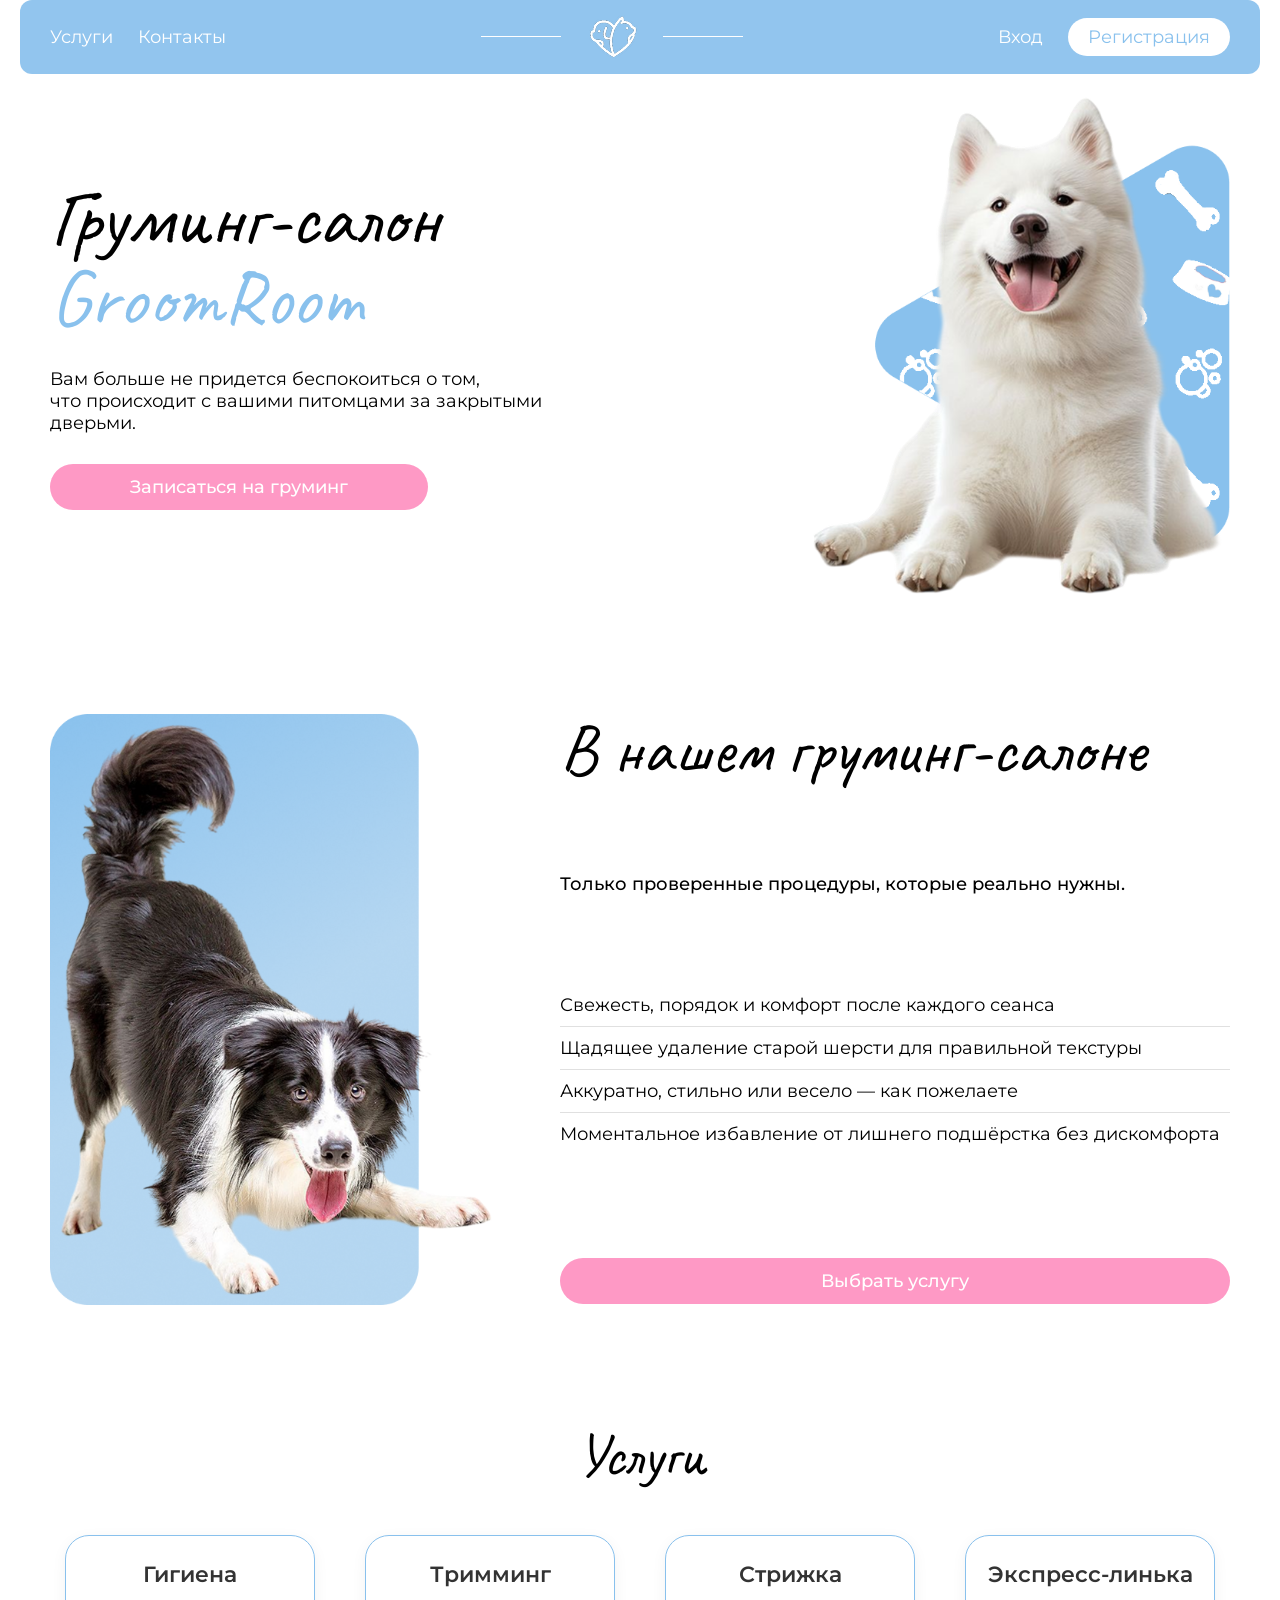
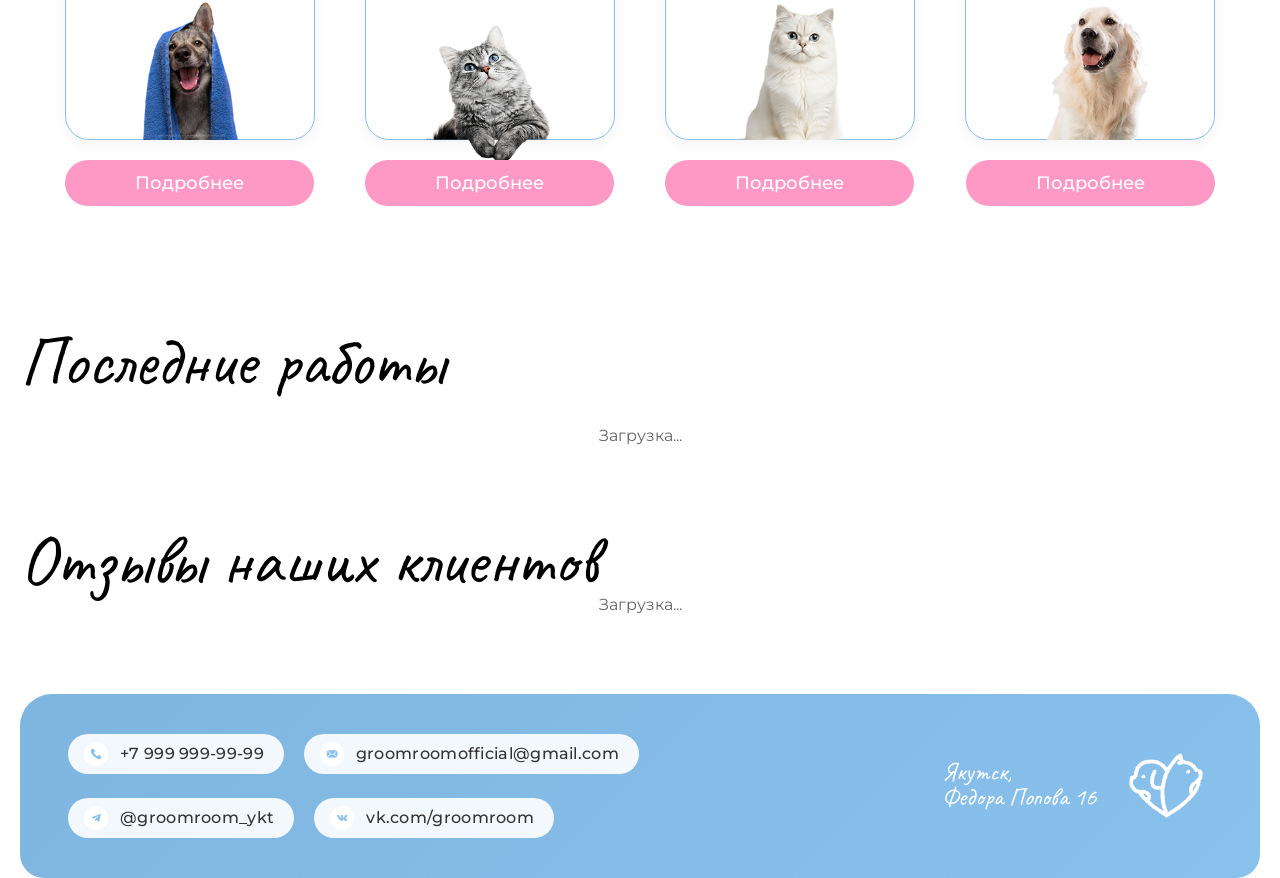
==== index.html @ 4b9cb1ad "Загрузка сайта" ====
<!DOCTYPE html>
<html lang="ru">
<head>
    <meta charset="UTF-8">
    <meta name="viewport" content="width=device-width, initial-scale=1.0">
    <title>GroomRoom - Груминг-салон</title>
    <link rel="icon" type="image/png" href="logo/logo_groom1.png">
    <link href="https://fonts.googleapis.com/css2?family=Caveat:wght@400..700&family=Montserrat:wght@400;500;600;700&display=swap" rel="stylesheet">
    <link rel="stylesheet" href="css/main.css">
</head>
<body>
    <div class="container">
        <header class="header">
            <nav class="nav-left">
                <a class="btn-nav" href="#uslugi">Услуги</a>
                <a class="btn-nav" href="#contacts">Контакты</a>
            </nav>
            <div class="logo test-t-logo" onclick="location.href='index.html'">
                <img src="logo/logo_groom1.png" alt="Logo">
            </div>
            <div class="nav-right">
                <button class="btn-nav" onclick="openModal('loginModal')">Вход</button>
                <button class="btn-nav btn-reg" onclick="openModal('registerModal')">Регистрация</button>
            </div>
        </header>

        <div class="hero">
            <div class="hero-content">
                <h1>Груминг-салон</h1>
                <h2>GroomRoom</h2>
                <h5>Вам больше не придется беспокоиться о том,<br>что происходит с вашими питомцами за закрытыми дверьми.</h5>
                <button style="margin-top: 30px;" class="btn" onclick="document.getElementById('services').scrollIntoView({behavior: 'smooth'})">Записаться на груминг</button>
            </div>
            <div class="glavfoto">
                <img src="img/foto1.png" alt="Hero">
            </div>
        </div>

        <div class="service" id="services">
            <div class="foto2">
                <img src="img/foto2.png" alt="Service">
            </div>
            <div class="service-content">
                <h3 class="service-title">В нашем груминг-салоне</h3>
                <h5 style="font-weight: 500;" class="service-subtitle">Только проверенные процедуры, которые реально нужны.</h5>
                <div class="services-grid">
                    <div class="service-item"><h5>Свежесть, порядок и комфорт после каждого сеанса</h5></div>
                    <div class="service-item"><h5>Щадящее удаление старой шерсти для правильной текстуры</h5></div>
                    <div class="service-item"><h5>Аккуратно, стильно или весело — как пожелаете</h5></div>
                    <div class="service-item"><h5>Моментальное избавление от лишнего подшёрстка без дискомфорта</h5></div>
                </div>
                <button class="btn" onclick="document.getElementById('uslugi').scrollIntoView({behavior: 'smooth'})">Выбрать услугу</button>
            </div>
        </div>

        <div class="uslugi" id="uslugi">
            <h3 class="title">Услуги</h3>
            <div class="grid">
                <div class="cсard">
                    <div class="card">
                        <h4>Гигиена</h4>
                        <div class="fotous">
                            <img src="img/us1.png" alt="Usluga">
                        </div>
                    </div>
                    <button class="btn" style="padding: 12px 70px" onclick="openModal('modalService1')">Подробнее</button>
                </div>
                <div class="cсard">
                    <div class="card">
                        <h4>Тримминг</h4>
                        <div style="padding-top: 23px;"class="fotous">
                            <img src="img/us2.png" alt="Usluga">
                        </div>
                    </div>
                    <button class="btn" style="padding: 12px 70px" onclick="openModal('modalService2')">Подробнее</button>
                </div>
                <div class="cсard">
                    <div class="card">
                        <h4>Стрижка</h4>
                        <div class="fotous">
                            <img src="img/us3.png" alt="Usluga">
                        </div>
                    </div>
                    <button class="btn" style="padding: 12px 70px" onclick="openModal('modalService3')">Подробнее</button>
                </div>
                <div class="сcard">
                    <div class="card">
                        <h4>Экспресс-линька</h4>
                        <div class="fotous">
                            <img src="img/us4.png" alt="Usluga">
                        </div>
                    </div>  
                    <button class="btn" style="padding: 12px 70px" onclick="openModal('modalService4')">Подробнее</button>
                </div>
            </div>
        </div>

        <div class="completed-section">
            <h3>Последние работы</h3>
            <div class="completed-grid" id="completed-grid">
                <p style="text-align: center; color: #666; width: 100%;">Загрузка...</p>
            </div>
        </div>

        <div class="reviews-section" id="reviews-section">
            <h3>Отзывы наших клиентов</h3>
            <div id="reviews-container" class="reviews-container">
                <p style="text-align: center; color: #666; width: 100%;">Загрузка...</p>
            </div>
        </div>

        <footer class="footer" id="contacts">
            <div class="footer-left">
                <div class="contact-group">
                    <div class="contact-item">
                        <img src="img/telefon.png" alt="Phone">
                        <span class="contact-text">+7 999 999-99-99</span>
                    </div>
                    <div class="contact-item">
                        <img src="img/pochta.png" alt="Email">
                        <span class="contact-text">groomroomofficial@gmail.com</span>
                    </div>
                </div>
                <div class="contact-group">
                    <div class="contact-item">
                        <img src="img/telegram.png" alt="Telegram">
                        <span class="contact-text">@groomroom_ykt</span>
                    </div>
                    <div class="contact-item">
                        <img src="img/vk.png" alt="VK">
                        <span class="contact-text">vk.com/groomroom</span>
                    </div>
                </div>
            </div>
            <div class="footer-right">
                <h3>Якутск,<br>Федора Попова 16</h3>
                <img class="logo-footer" src="logo/logo_groom2.png" alt="Logo">
            </div>
        </footer>
    </div>

    <div id="loginModal" class="modal">
        <div class="modal-content">
            <div class="modal-header">
                <h3>Вход в аккаунт</h3>
                <button class="modal-close" onclick="closeModal('loginModal')">&times;</button>
            </div>
            <div class="modal-body">
                <div class="form-group">
                    <input type="text" class="test-2-i-login" id="modalLogin" placeholder="Логин">
                    <div class="test-2-e-login error-message"></div>
                </div>
                <div class="form-group">
                    <input type="password" class="test-2-i-pass" id="modalPassword" placeholder="Пароль">
                    <div class="test-2-e-pass error-message"></div>
                </div>
                <button class="test-2-b-log btn" onclick="handleModalLogin()">Войти</button>
                <p style="text-align: center; margin-top: 20px;">
                    Нет аккаунта? 
                    <a href="#" onclick="closeModal('loginModal'); openModal('registerModal'); return false;">Зарегистрироваться</a>
                </p>
            </div>
        </div>
    </div>

    <div id="registerModal" class="modal">
        <div class="modal-content">
            <div class="modal-header">
                <h3>Регистрация</h3>
                <button class="modal-close" onclick="closeModal('registerModal')">&times;</button>
            </div>
            <div class="modal-body">
                <div class="form-group">
                    <input type="text" class="test-1-i-fio" id="modalFio" placeholder="ФИО">
                    <div class="test-1-e-fio error-message"></div>
                </div>
                <div class="form-group">
                    <input type="text" class="test-1-i-login" id="modalRegLogin" placeholder="Логин (латиница и дефис)">
                    <div class="test-1-e-login error-message"></div>
                </div>
                <div class="form-group">
                    <input type="email" class="test-1-i-email" id="modalEmail" placeholder="Email">
                    <div class="test-1-e-email error-message"></div>
                </div>
                <div class="form-group">
                    <input type="password" class="test-1-i-pass" id="modalRegPassword" placeholder="Пароль (минимум 4 символа)">
                    <div class="test-1-e-pass error-message"></div>
                </div>
                <div class="form-group">
                    <input type="password" class="test-1-i-pass2" id="modalRegPassword2" placeholder="Повтор пароля">
                    <div class="test-1-e-pass2 error-message"></div>
                </div>
                <div class="form-group checkbox">
                    <label>
                        <input type="checkbox" class="test-1-i-agree" id="modalAgree">
                        Согласие на обработку персональных данных
                    </label>
                    <div class="test-1-e-agree error-message"></div>
                </div>
                <button class="test-1-b-reg btn" onclick="handleModalRegister()">Зарегистрироваться</button>
                <p style="text-align: center; margin-top: 20px;">
                    Уже есть аккаунт? 
                    <a href="#" onclick="closeModal('registerModal'); openModal('loginModal'); return false;">Войти</a>
                </p>
            </div>
        </div>
    </div>

    <script src="js/auth.js"></script>
    <script src="js/applications.js"></script>
    <script src="js/security.js"></script>
    <script src="js/reviews.js"></script>
    <script src="js/modal.js"></script>
    <script src="js/toast.js"></script>
    <script>
        initData().then(() => {
            const currentUser = getCurrentUser();
            if (currentUser) {
                const navRight = document.querySelector('.nav-right');
                if (navRight) {
                    const userName = currentUser.fio.split(' ')[0];
                    navRight.innerHTML = `
                        <span style="color: white; margin-right: 15px;">👋 Привет, ${escapeHtml(userName)}</span>
                        <button class="btn-nav" onclick="goToUserCabinet()">Личный кабинет</button>
                        <button class="btn-nav btn-reg"   onclick="logout()">Выйти</button>
                    `;
                }
            }
    
            loadCompletedApps();
            setupModalClose();
        });
        
        function loadCompletedApps() {
            const apps = getLastCompletedApplications();
            const container = document.getElementById('completed-grid');
            
            if (!container) return;
            
            if (apps.length === 0) {
                container.innerHTML = '<p style="text-align: center; color: #666; width: 100%;">Пока нет завершенных работ</p>';
                return;
            }
            
            container.innerHTML = apps.map(app => `
                <div class="completed-card">
                    <div class="test-t-photo">
                        <img src="${app.resultPhoto || 'logo/logo_groom1.png'}" alt="${escapeHtml(app.petName)}">
                    </div>
                    <div class="test-t-name">${escapeHtml(app.petName)}</div>
                </div>
            `).join('');
        }
        
        async function handleModalLogin() {
            const login = document.getElementById('modalLogin').value;
            const password = document.getElementById('modalPassword').value;
            
            document.querySelector('#loginModal .test-2-e-login').innerHTML = '';
            document.querySelector('#loginModal .test-2-e-pass').innerHTML = '';
            
            const result = await login(login, password);
            
            if (result.success) {
                closeModal('loginModal');
                if (result.user.role === 'admin') {
                    window.location.href = 'admin.html';
                } else {
                    window.location.href = 'user.html';
                }
            } else {
                document.querySelector('#loginModal .test-2-e-login').innerHTML = result.error;
            }
        }
        
        async function handleModalRegister() {
            const fio = document.getElementById('modalFio').value;
            const login = document.getElementById('modalRegLogin').value;
            const email = document.getElementById('modalEmail').value;
            const phone = document.getElementById('modalPhone')?.value || '';
            const password = document.getElementById('modalRegPassword').value;
            const password2 = document.getElementById('modalRegPassword2').value;
            const agree = document.getElementById('modalAgree').checked;
            
            document.querySelectorAll('#registerModal .error-message').forEach(el => el.innerHTML = '');
            
            const result = await register(fio, login, email, phone, password, password2, agree);
            
            if (result.success) {
                showToast('✅ Регистрация успешна! Теперь вы можете войти.', 'success');
                closeModal('registerModal');
                document.getElementById('modalFio').value = '';
                document.getElementById('modalRegLogin').value = '';
                document.getElementById('modalEmail').value = '';
                document.getElementById('modalRegPassword').value = '';
                document.getElementById('modalRegPassword2').value = '';
                document.getElementById('modalAgree').checked = false;
                openModal('loginModal');
            } else {
                if (result.errors.fio) document.querySelector('#registerModal .test-1-e-fio').innerHTML = result.errors.fio;
                if (result.errors.login) document.querySelector('#registerModal .test-1-e-login').innerHTML = result.errors.login;
                if (result.errors.email) document.querySelector('#registerModal .test-1-e-email').innerHTML = result.errors.email;
                if (result.errors.password) document.querySelector('#registerModal .test-1-e-pass').innerHTML = result.errors.password;
                if (result.errors.password2) document.querySelector('#registerModal .test-1-e-pass2').innerHTML = result.errors.password2;
                if (result.errors.agree) document.querySelector('#registerModal .test-1-e-agree').innerHTML = result.errors.agree;
            }
        }

        function openBookingModal(serviceName) {
            closeModal('modalService1');
            closeModal('modalService2');
            closeModal('modalService3');
            closeModal('modalService4');

            const currentUser = getCurrentUser();
            if (currentUser) {
                if (currentUser.role === 'admin') {
                    window.location.href = 'admin.html';
                } else {
                    window.location.href = 'user.html';
                }
            } else {
                openModal('loginModal');
            }
        }

        function goToUserCabinet() {
            const user = getCurrentUser();
            if (user) {
                if (user.role === 'admin') {
                    window.location.href = 'admin.html';
                } else {
                    window.location.href = 'user.html';
                }
            }
        }
        function loadReviews() {
            const container = document.getElementById('reviews-container');
            if (container) {
                container.innerHTML = renderReviewsBlock();
            }
        }
        
        setupModalClose();
        loadCompletedApps();
        loadReviews();
        
        document.addEventListener('keydown', function(e) {
            if (e.key === 'Escape') {
                document.querySelectorAll('.modal.active').forEach(modal => {
                    closeModal(modal.id);
                });
            }
        });
    </script>
    <div id="modalService1" class="modal">
        <div class="modal-content" style="max-width: 550px;">
            <div class="modal-header">
                <h3>🛁 Гигиена</h3>
                <button class="modal-close" onclick="closeModal('modalService1')">&times;</button>
            </div>
            <div class="modal-body">
                <div style="text-align: center; margin-bottom: 20px;">
                    <img src="img/us1.png" alt="Гигиена" style="max-width: 150px; border-radius: 16px;">
                </div>
                <p style="margin-bottom: 15px; line-height: 1.6;"><strong>Что входит в процедуру:</strong></p>
                <ul style="margin-bottom: 20px; padding-left: 20px; line-height: 1.8;">
                    <li>Мытьё с профессиональной косметикой</li>
                    <li>Просушивание шерсти феном</li>
                    <li>Чистка ушей и стрижка когтей</li>
                    <li>Обработка глаз и гигиенических зон</li>
                </ul>
                <p style="margin-bottom: 20px; background: #f9f9f9; padding: 12px; border-radius: 16px; text-align: center;">
                    <strong>Цена:</strong> от 1500 ₽
                </p>
                <button class="btn" style="width: 100%;" onclick="openBookingModal('Гигиена')">Записаться</button>
            </div>
        </div>
    </div>
    <div id="modalService2" class="modal">
        <div class="modal-content" style="max-width: 550px;">
            <div class="modal-header">
                <h3>✂️ Тримминг</h3>
                <button class="modal-close" onclick="closeModal('modalService2')">&times;</button>
            </div>
            <div class="modal-body">
                <div style="text-align: center; margin-bottom: 20px;">
                    <img src="img/us2.png" alt="Тримминг" style="max-width: 150px; border-radius: 16px;">
                </div>
                <p style="margin-bottom: 15px; line-height: 1.6;"><strong>Что входит в процедуру:</strong></p>
                <ul style="margin-bottom: 20px; padding-left: 20px; line-height: 1.8;">
                    <li>Удаление отмершей шерсти методом выщипывания</li>
                    <li>Стимуляция роста новой здоровой шерсти</li>
                    <li>Улучшение текстуры и цвета шерсти</li>
                    <li>Профилактика кожных заболеваний</li>
                </ul>
                <p style="margin-bottom: 20px; background: #f9f9f9; padding: 12px; border-radius: 16px; text-align: center;">
                    <strong>Цена:</strong> от 2000 ₽
                </p>
                <button class="btn" style="width: 100%;" onclick="openBookingModal('Тримминг')">Записаться</button>
                </div>
        </div>
    </div>
    <div id="modalService3" class="modal">
        <div class="modal-content" style="max-width: 550px;">
            <div class="modal-header">
                <h3>🐱🐶 Стрижка</h3>
                <button class="modal-close" onclick="closeModal('modalService3')">&times;</button>
            </div>
            <div class="modal-body">
                <div style="text-align: center; margin-bottom: 20px;">
                    <img src="img/us3.png" alt="Стрижка" style="max-width: 150px; border-radius: 16px;">
                </div>
                <p style="margin-bottom: 15px; line-height: 1.6;"><strong>Варианты стрижек:</strong></p>
                <ul style="margin-bottom: 20px; padding-left: 20px; line-height: 1.8;">
                    <li><strong>Модельная стрижка</strong> — по вашему эскизу или нашему каталогу</li>
                    <li><strong>Стрижка под машинку</strong> — для жаркого сезона</li>
                    <li><strong>Гигиеническая стрижка</strong> — лапки, животик, зона под хвостом</li>
                    <li>Работа с разными типами шерсти и породами</li>
                </ul>
                <p style="margin-bottom: 20px; background: #f9f9f9; padding: 12px; border-radius: 16px; text-align: center;">
                    <strong>Цена:</strong> от 1800 ₽
                </p>
                <button class="btn" style="width: 100%;" onclick="openBookingModal('Стрижка')">Записаться</button>
            </div>
        </div>
    </div>
    <div id="modalService4" class="modal">
        <div class="modal-content" style="max-width: 550px;">
            <div class="modal-header">
                <h3>🍃 Экспресс-линька</h3>
                <button class="modal-close" onclick="closeModal('modalService4')">&times;</button>
            </div>
            <div class="modal-body">
                <div style="text-align: center; margin-bottom: 20px;">
                    <img src="img/us4.png" alt="Экспресс-линька" style="max-width: 150px; border-radius: 16px;">
                </div>
                <p style="margin-bottom: 15px; line-height: 1.6;"><strong>Что вас ждёт:</strong></p>
                <ul style="margin-bottom: 20px; padding-left: 20px; line-height: 1.8;">
                    <li>Глубокое вычёсывание подшёрстка</li>
                    <li>Снижение количества шерсти в доме до 90%</li>
                    <li>Улучшение воздухообмена кожи питомца</li>
                    <li>Процедура безопасна даже для пугливых собак</li>
                </ul>
                <p style="margin-bottom: 20px; background: #f9f9f9; padding: 12px; border-radius: 16px; text-align: center;">
                    <strong>Цена:</strong> от 1700 ₽
                </p>
                <button class="btn" style="width: 100%;" onclick="openBookingModal('Экспресс-линька')">Записаться</button>
            </div>
        </div>
    </div>
    <script src="js/toast.js"></script>
</body>
</html>
---- css/main.css ----
* {
    margin: 0;
    padding: 0;
    box-sizing: border-box;
}

body {
    font-family: 'Montserrat', sans-serif;
    background-color: #fff;
    min-height: 100vh;
    display: flex;
    align-items: center;
}

.container {
    width: 100%;
    max-width: 1400px;
    margin: 0 auto;
    padding: 0 20px;
}

.header {
    display: flex;
    align-items: center;
    justify-content: space-between;
    background-color: #89C1ED;
    padding: 15px 30px;
    border-radius: 12px;
    margin-bottom: 20px;
}

.header {
    position: sticky;
    top: 0;
    z-index: 100;
    background-color: rgba(137, 193, 237, 0.92);
    backdrop-filter: blur(8px);
    transition: all 0.3s ease;
}

.header.scrolled {
    background-color: rgba(137, 193, 237, 0.85);
    backdrop-filter: blur(12px);
    box-shadow: 0 4px 20px rgba(0, 0, 0, 0.1);
}

.nav-left, .nav-right {
    display: flex;
    gap: 25px;
    align-items: center;
}

.btn-nav {
    text-decoration: none;
    font-size: 18px;
    font-family: 'Montserrat', sans-serif;
    color: #ffffff;
    padding: 8px 0;
    cursor: pointer;
    background: none;
    border: none;
}

.btn-nav:hover {
    opacity: 0.8;
}

.btn-reg {
    background-color: #ffffff;
    color: #89C1ED;
    padding: 8px 20px;
    border-radius: 25px;
    text-decoration: none;
    font-size: 18px;
    font-family: 'Montserrat', sans-serif;
    cursor: pointer;
    border: none;
    transition: all 0.3s ease;
}

.btn-reg:hover {
    background-color: #FE99C5;
    color: #ffffff;
    transition: 0.7s;
}

.logo img {
    display: block;
    max-height: 60px;
    width: auto;
    cursor: pointer;
}

.hero {
    display: flex;
    align-items: center;
    justify-content: space-between;
    gap: 40px;
    padding: 0 30px;
    margin-bottom: 60px;
}

.hero-content {
    flex: 1;
}

h1 {
    font-family: 'Caveat', cursive;
    font-size: 80px;
    font-weight: 400;
    color: #000000;
    line-height: 1;
}

h2 {
    font-family: 'Caveat', cursive;
    font-size: 80px;
    font-weight: 400;
    color: #89C1ED;
    margin-bottom: 30px;
    line-height: 1;
}

h3 {
    font-family: 'Caveat', cursive;
    font-size: 70px;
    font-weight: 400;
    color: #000000;
    line-height: 1;
}

h4 {
    font-family: 'Montserrat', sans-serif;
    font-size: 22px;
    font-weight: 600;
    color: #333;
    margin-bottom: 12px;
}

h5 {
    font-family: 'Montserrat', sans-serif;
    font-weight: 400;
    font-size: 18px;
    color: #000000;
}

h6 {
    font-family: 'Montserrat', sans-serif;
    font-size: 14px;
    font-weight: 400;
    color: #000000;
}

.glavfoto {
    flex: 1;
    display: flex;
    justify-content: flex-end;
    align-items: center;
}

.glavfoto img {
    max-width: 80%;
    height: auto;
    max-height: 500px;
    object-fit: contain;
}

.btn {
    background-color: #fe99c5;
    border: none;
    border-radius: 40px;
    padding: 12px 80px;
    font-family: 'Montserrat', sans-serif;
    font-weight: 500;
    font-size: 18px;
    color: #ffffff;
    cursor: pointer;
    transition: all 0.2s ease;
    display: inline-block;
    text-decoration: none;
}

.btn:hover {
    opacity: 0.9;
    transform: scale(1.02);
}

.btn-small {
    padding: 8px 20px;
    font-size: 14px;
}

.service {
    display: flex;
    align-items: stretch;
    gap: 60px;
    padding: 60px 30px;
}

.foto2 {
    flex-shrink: 0;
    display: flex;
    align-items: center;
}

.foto2 img {
    width: 100%;
    max-width: 450px;
    height: auto;
    object-fit: contain;
}

.service-content {
    flex: 1;
    display: flex;
    flex-direction: column;
    justify-content: space-between;
}

.service-title {
    margin-bottom: 10px;
}

.service-subtitle {
    margin-bottom: 10px;
}

.services-grid {
    display: flex;
    flex-direction: column;
    gap: 0;
    margin-bottom: 25px;
}

.service-item {
    padding: 10px 0;
    border-bottom: 1px solid #e0e0e0;
    cursor: pointer;
    transition: all 0.3s ease;
}

.service-item:last-child {
    border-bottom: none;
}

.service-item:hover {
    background-color: #89C1ED;
    color: #ffffff;
    border-radius: 40px;
    padding: 8px 10px;
    border-bottom: 1px solid transparent;
    transform: scale(1.02);
}

.uslugi {
    padding: 60px 30px;
}

.title {
    text-align: center;
    margin-bottom: 50px;
    font-size: 60px;
}

.grid {
    display: flex;
    justify-content: center;
    flex-wrap: wrap;
    gap: clamp(20px, 5vw, 50px);
}

.сcard {
    width: 250px;
    text-align: center;
}

.card {
    width: 250px;
    height: 205px;
    background: #ffffff;
    border-radius: 24px;
    padding: 25px 20px 20px;
    text-align: center;
    transition: all 0.3s ease;
    box-shadow: 0 4px 15px rgba(0, 0, 0, 0.05);
    border: 1px solid #89C1ED;
    margin-bottom: 20px;
}

.card:hover {
    transform: translateY(-8px);
    box-shadow: 0 12px 25px rgba(0, 0, 0, 0.1);
}

.fotous img {
    max-width: 100%;
    height: auto;
    border-radius: 12px;
    max-height: 140px;
    object-fit: cover;
}

.form-group {
    margin-bottom: 20px;
}

.form-group input[type="text"],
.form-group input[type="password"],
.form-group input[type="email"],
.form-group input[type="file"] {
    width: 100%;
    padding: 12px 16px;
    border: 2px solid #e0e0e0;
    border-radius: 30px;
    font-family: 'Montserrat', sans-serif;
    font-size: 14px;
    transition: all 0.3s;
}

.form-group input:focus {
    outline: none;
    border-color: #89c1ed;
}

.form-group.checkbox {
    display: flex;
    align-items: center;
    gap: 10px;
}

.form-group.checkbox input {
    width: auto;
}

.form-group.checkbox label {
    font-size: 14px;
    color: #666;
    cursor: pointer;
}

.error-message {
    color: #fe99c5;
    font-size: 12px;
    margin-top: 5px;
    padding-left: 16px;
}

.completed-section {
    margin: 60px 0;
}

.completed-grid {
    display: grid;
    grid-template-columns: repeat(auto-fit, minmax(250px, 1fr));
    gap: 30px;
    margin-top: 30px;
}

.completed-card {
    background: white;
    border-radius: 20px;
    overflow: hidden;
    box-shadow: 0 4px 20px rgba(0, 0, 0, 0.08);
    transition: all 0.3s;
    cursor: pointer;
}

.completed-card:hover {
    transform: translateY(-5px);
    box-shadow: 0 8px 30px rgba(0, 0, 0, 0.12);
}

.test-t-photo {
    width: 100%;
    height: 200px;
    overflow: hidden;
}

.test-t-photo img {
    width: 100%;
    height: 100%;
    object-fit: cover;
    transition: transform 0.3s;
}

.completed-card:hover .test-t-photo img {
    transform: scale(1.05);
}

.test-t-name {
    padding: 15px;
    text-align: center;
    font-weight: 600;
    font-size: 16px;
    color: #333;
}

.applications-list {
    margin: 30px 0;
}

.application-row {
    display: flex;
    align-items: center;
    gap: 15px;
    padding: 20px;
    background: #f9f9f9;
    border-radius: 16px;
    margin-bottom: 15px;
    transition: all 0.3s;
}

.application-row:hover {
    background: #f0f0f0;
    transform: translateX(5px);
}

.application-row > * {
    flex-shrink: 0;
}

.application-row .test-t-name {
    flex: 2;
    text-align: left;
    padding: 0;
}

.status-badge {
    padding: 6px 16px;
    border-radius: 30px;
    font-size: 13px;
    font-weight: 600;
}

.status-new {
    background: #fe99c5;
    color: white;
}

.status-processing {
    background: #89c1ed;
    color: white;
}

.status-completed {
    background: #4caf50;
    color: white;
}

.form-card {
    background: #f9f9f9;
    border-radius: 24px;
    padding: 30px;
    margin: 30px 0;
}

.stats-grid {
    display: grid;
    grid-template-columns: repeat(auto-fit, minmax(200px, 1fr));
    gap: 20px;
    margin: 30px 0;
}

.stats-card {
    background: linear-gradient(135deg, #89c1ed 0%, #7eb6df 100%);
    border-radius: 30px;
    padding: 25px;
    text-align: center;
    color: white;
    transition: transform 0.3s;
}

.stats-card:hover {
    transform: translateY(-5px);
}

.stat-number {
    font-size: 48px;
    font-family: 'Caveat', cursive;
    line-height: 1;
    margin-bottom: 10px;
    font-weight: 600;
}

.stat-label {
    font-size: 14px;
    opacity: 0.9;
}

select {
    padding: 10px 16px;
    border: 2px solid #e0e0e0;
    border-radius: 30px;
    font-family: 'Montserrat', sans-serif;
    background: white;
    cursor: pointer;
}

.photo-thumb {
    width: 60px;
    height: 60px;
    border-radius: 12px;
    background: #e0e0e0;
    display: flex;
    align-items: center;
    justify-content: center;
    overflow: hidden;
}

.photo-thumb img {
    width: 100%;
    height: 100%;
    object-fit: cover;
}

.footer {
    background: linear-gradient(135deg, #7eb6df 0%, #89C1ED 100%);
    border-radius: 32px 32px 24px 24px;
    padding: 40px 48px;
    margin-top: 80px;
    display: flex;
    flex-wrap: wrap;
    justify-content: space-between;
    align-items: center;
    gap: 30px;
    position: relative;
}

.footer-left {
    display: flex;
    flex-direction: column;
    gap: 24px;
}

.contact-group {
    display: flex;
    align-items: center;
    gap: 20px;
    flex-wrap: wrap;
}

.contact-item {
    display: flex;
    align-items: center;
    gap: 12px;
    background: rgba(255, 255, 255, 0.9);
    padding: 8px 20px 8px 16px;
    border-radius: 60px;
    transition: 0.2s;
    cursor: pointer;
}

.contact-item:hover {
    background: rgba(255, 255, 255, 1);
    transform: translateY(-2px);
}

.contact-item img {
    width: 24px;
    height: 24px;
    display: block;
}

.contact-text {
    font-family: 'Montserrat', sans-serif;
    font-size: 16px;
    font-weight: 500;
    color: #333;
    letter-spacing: 0.3px;
    text-decoration: none;
}

.footer-right {
    display: flex;
    gap: 20px;
    align-items: center;
}

.footer-right h3 {
    color: #fff;
    font-size: 25px;
    margin: 0;
}

.logo-footer {
    max-height: 70px;
}

.modal {
    display: none;
    position: fixed;
    top: 0;
    left: 0;
    width: 100%;
    height: 100%;
    background-color: rgba(0, 0, 0, 0.5);
    z-index: 1000;
    justify-content: center;
    align-items: center;
    animation: fadeIn 0.3s ease;
}

.modal.active {
    display: flex;
}

.modal-content {
    background: white;
    border-radius: 32px;
    max-width: 500px;
    width: 90%;
    max-height: 90vh;
    overflow-y: auto;
    position: relative;
    animation: slideUp 0.3s ease;
}

@keyframes fadeIn {
    from { opacity: 0; }
    to { opacity: 1; }
}

@keyframes slideUp {
    from {
        opacity: 0;
        transform: translateY(50px);
    }
    to {
        opacity: 1;
        transform: translateY(0);
    }
}

.modal-header {
    display: flex;
    justify-content: space-between;
    align-items: center;
    padding: 20px 30px;
    border-bottom: 2px solid #f0f0f0;
}

.modal-header h3 {
    margin: 0;
    font-size: 28px;
}

.modal-close {
    background: none;
    border: none;
    font-size: 28px;
    cursor: pointer;
    color: #999;
    transition: color 0.3s;
    padding: 0;
    width: 32px;
    height: 32px;
    display: flex;
    align-items: center;
    justify-content: center;
}

.modal-close:hover {
    color: #fe99c5;
}

.modal-body {
    padding: 30px;
}

.modal-body .btn {
    width: 100%;
    margin-top: 10px;
}
.reviews-section {
    margin: 80px 0;
}

.reviews-header {
    text-align: center;
    margin-bottom: 40px;
}

.avg-rating {
    display: inline-flex;
    align-items: center;
    gap: 15px;
    background: linear-gradient(135deg, #89c1ed20, #fe99c520);
    padding: 20px 40px;
    border-radius: 60px;
}

.avg-rating-number {
    font-size: 48px;
    font-weight: 700;
    color: #fe99c5;
}

.stars {
    font-size: 24px;
    letter-spacing: 4px;
    color: #ffc107;
}

.reviews-grid {
    display: grid;
    grid-template-columns: repeat(auto-fill, minmax(320px, 1fr));
    gap: 30px;
}

.review-card {
    background: white;
    border-radius: 24px;
    padding: 24px;
    box-shadow: 0 4px 20px rgba(0,0,0,0.08);
    transition: all 0.3s;
}

.review-card:hover {
    transform: translateY(-5px);
    box-shadow: 0 8px 30px rgba(0,0,0,0.12);
}

.review-header {
    display: flex;
    justify-content: space-between;
    align-items: center;
    margin-bottom: 15px;
    flex-wrap: wrap;
}

.review-stars {
    color: #ffc107;
    font-size: 18px;
    letter-spacing: 2px;
}

.review-date {
    font-size: 12px;
    color: #999;
}

.review-text {
    font-size: 15px;
    line-height: 1.5;
    color: #333;
    margin-bottom: 15px;
    font-style: italic;
}

.review-photo {
    width: 80px;
    height: 80px;
    object-fit: cover;
    border-radius: 16px;
    cursor: pointer;
    margin-bottom: 12px;
}

.review-footer {
    display: flex;
    justify-content: flex-end;
}

.like-btn {
    background: none;
    border: none;
    cursor: pointer;
    font-size: 14px;
    color: #fe99c5;
    padding: 5px 10px;
    border-radius: 20px;
    transition: all 0.3s;
}

.like-btn:hover {
    background: #fe99c510;
}

.admin-response {
    margin-top: 15px;
    padding: 12px;
    background: #f5f5f5;
    border-radius: 16px;
    font-size: 13px;
}

.stars-input {
    display: flex;
    gap: 8px;
    margin-top: 10px;
}

.star {
    font-size: 28px;
    cursor: pointer;
    color: #ddd;
    transition: all 0.2s;
}

.star:hover {
    color: #ffc107;
    transform: scale(1.1);
}

.rating-input {
    margin: 20px 0;
}

.review-buttons {
    display: flex;
    gap: 15px;
    margin-top: 20px;
}

.chat-container {
    position: fixed;
    bottom: 20px;
    right: 20px;
    width: 350px;
    max-width: calc(100vw - 40px);
    background: white;
    border-radius: 20px;
    box-shadow: 0 10px 40px rgba(0,0,0,0.2);
    z-index: 1100;
    display: flex;
    flex-direction: column;
    overflow: hidden;
    transition: all 0.3s;
}

.chat-container.chat-minimized {
    height: 50px;
    overflow: hidden;
}

.chat-header {
    background: linear-gradient(135deg, #89c1ed, #7eb6df);
    padding: 12px 16px;
    color: white;
    display: flex;
    justify-content: space-between;
    align-items: center;
    cursor: pointer;
}

.chat-pet-info {
    display: flex;
    align-items: center;
    gap: 10px;
}

.chat-pet-avatar {
    font-size: 24px;
}

.chat-minimize {
    background: rgba(255,255,255,0.2);
    border: none;
    color: white;
    font-size: 20px;
    width: 28px;
    height: 28px;
    border-radius: 50%;
    cursor: pointer;
}

.chat-messages {
    height: 350px;
    overflow-y: auto;
    padding: 16px;
    background: #f5f5f5;
    display: flex;
    flex-direction: column;
    gap: 12px;
}

.chat-message {
    max-width: 80%;
    padding: 10px 14px;
    border-radius: 18px;
    position: relative;
}

.chat-message.my-message {
    background: #89c1ed;
    color: white;
    align-self: flex-end;
    border-bottom-right-radius: 4px;
}

.chat-message.their-message {
    background: white;
    color: #333;
    align-self: flex-start;
    border-bottom-left-radius: 4px;
    box-shadow: 0 1px 2px rgba(0,0,0,0.1);
}

.chat-message-text {
    font-size: 14px;
    word-wrap: break-word;
}

.chat-message-time {
    font-size: 10px;
    opacity: 0.7;
    margin-top: 4px;
}

.read-status {
    font-size: 10px;
    margin-left: 8px;
}

.chat-input-area {
    display: flex;
    padding: 12px;
    background: white;
    border-top: 1px solid #eee;
    gap: 8px;
}

.chat-input-area textarea {
    flex: 1;
    border: 1px solid #ddd;
    border-radius: 20px;
    padding: 8px 12px;
    resize: none;
    font-family: 'Montserrat', sans-serif;
    font-size: 13px;
}

.chat-send-btn {
    background: #fe99c5;
    border: none;
    width: 40px;
    height: 40px;
    border-radius: 50%;
    color: white;
    cursor: pointer;
    transition: all 0.3s;
}

.chat-send-btn:hover {
    transform: scale(1.05);
    background: #ff85b8;
}

.chat-button {
    position: fixed;
    bottom: 20px;
    right: 20px;
    width: 55px;
    height: 55px;
    border-radius: 50%;
    background: linear-gradient(135deg, #fe99c5, #ff85b8);
    border: none;
    color: white;
    font-size: 24px;
    cursor: pointer;
    box-shadow: 0 4px 15px rgba(0,0,0,0.2);
    z-index: 1099;
    transition: all 0.3s;
}

.chat-button:hover {
    transform: scale(1.1);
}

.chat-button .unread-badge {
    position: absolute;
    top: -5px;
    right: -5px;
    background: #ff4444;
    color: white;
    font-size: 11px;
    padding: 2px 6px;
    border-radius: 20px;
    min-width: 18px;
}

@keyframes slideIn {
    from {
        opacity: 0;
        transform: translateY(20px);
    }
    to {
        opacity: 1;
        transform: translateY(0);
    }
}

.hero, .service, .pop-uslugi, .completed-section {
    animation: slideIn 0.5s ease-out;
}

html {
    scroll-behavior: smooth;
    -webkit-tap-highlight-color: transparent;
}

button, .btn, .btn-nav, .chat-button {
    -webkit-tap-highlight-color: transparent;
}

button:active, .btn:active {
    transform: scale(0.97);
    transition: transform 0.05s;
}

input, select, textarea {
    font-size: 16px !important;
    -webkit-appearance: none;
    appearance: none;
}

::-webkit-scrollbar {
    width: 4px;
    height: 4px;
}

::-webkit-scrollbar-track {
    background: #f1f1f1;
    border-radius: 10px;
}

::-webkit-scrollbar-thumb {
    background: #89c1ed;
    border-radius: 10px;
}

@media (max-width: 768px) {
    .container, .admin-container, .profile-container {
        padding: 12px !important;
    }

    .header {
        flex-wrap: wrap;
        padding: 12px 16px;
        gap: 12px;
    }

    .logo {
        order: 1;
    }
    
    .logo img {
        content: url('../logo/logo_groom2.png');
        max-height: 38px;
        width: auto;
    }
    
    .nav-right {
        order: 2;
        display: flex;
        gap: 12px;
    }
    
    .nav-left {
        order: 3;
        width: 100%;
        display: flex;
        justify-content: space-around;
        background: rgba(255,255,255,0.15);
        padding: 8px 12px;
        border-radius: 40px;
        margin-top: 5px;
    }
    
    .nav-left .btn-nav {
        display: block;
        font-size: 14px;
    }
    
    .nav-right .btn-nav {
        font-size: 14px;
    }
    
    .nav-right .btn-reg {
        font-size: 14px;
        padding: 6px 16px;
    }
    .btn-nav {
        font-size: 14px !important;
    }

    .btn-reg {
        padding: 6px 16px !important;
        font-size: 14px !important;
    }

    .hero {
        flex-direction: column;
        padding: 20px 0;
        gap: 15px;
    }
    
    .hero-content {
        order: 1;
        text-align: center;
    }

    h1, h2 {
        font-size: 38px;
    }

    h3 {
        font-size: 36px !important;
    }

    h4 {
        font-size: 20px !important;
    }

    h5, .service-subtitle {
        font-size: 15px !important;
    }

    .glavfoto {
        order: 2;
        display: flex;
        justify-content: center;
    }
    
    .glavfoto img {
        max-width: 85%;
        max-height: 250px;
    }

    .btn {
        padding: 10px 30px;
        width: 100%;
    }

    .service .foto2 {
        display: none;
    }

    .service {
        flex-direction: column;
        padding: 20px 0;
        gap: 20px;
    }

    .foto2 img {
        max-width: 200px !important;
        margin: 0 auto;
        display: block;
    }

    .service-content {
        text-align: center;
    }

    .service-item {
        text-align: left;
        padding: 12px 0;
    }

    .service-item:hover {
        padding: 10px 12px;
    }

    .services-grid {
        text-align: left;
        margin: 15px 0;
    }

    .uslugi {
        padding: 30px 0;
    }
    
    .title {
        font-size: 36px;
        margin-bottom: 30px;
    }
    
    .grid {
        flex-direction: column;
        align-items: center;
        gap: 25px;
    }
    
    .сcard {
        width: 100%;
        max-width: 280px;
    }
    
    .card {
        width: 100%;
        height: auto;
        min-height: 170px;
    }
    
    .card h4 {
        font-size: 18px;
    }
    
    .fotous img {
        max-height: 90px;
    }
    
    .сcard .btn {
        width: 100%;
        padding: 10px 20px;
        font-size: 14px;
    }

    .completed-section {
        margin: 40px 0;
    }

    .completed-grid {
        grid-template-columns: repeat(2, 1fr);
        gap: 12px;
    }

    .completed-card {
        border-radius: 16px;
    }

    .test-t-photo {
        height: 130px;
    }

    .test-t-name {
        font-size: 13px;
        padding: 10px;
    }

    .reviews-section {
        margin: 40px 0;
    }

    .avg-rating {
        padding: 12px 20px !important;
        gap: 8px;
        flex-wrap: wrap;
        justify-content: center;
    }

    .avg-rating-number {
        font-size: 32px !important;
    }

    .stars {
        font-size: 18px !important;
    }

    .reviews-grid {
        grid-template-columns: 1fr;
    }

    .review-card {
        padding: 16px;
    }

    .review-text {
        font-size: 13px;
    }

    .review-photo {
        width: 60px;
        height: 60px;
    }

    .footer {
        flex-direction: column;
        text-align: center;
        padding: 25px 20px;
    }

    .footer-left {
        width: 100%;
        gap: 15px;
    }

    .contact-group {
        flex-direction: column;
        gap: 10px;
    }

    .contact-item {
        width: 100%;
        justify-content: center;
    }

    .contact-text {
        font-size: 14px;
    }

    .footer-right {
        flex-direction: column;
    }

    .footer-right h3 {
        font-size: 20px !important;
        text-align: center;
    }

    .logo-footer {
        max-height: 50px;
    }

    .modal-content {
        width: 92% !important;
        margin: 10px;
        border-radius: 24px !important;
    }

    .modal-header {
        padding: 16px 20px !important;
    }

    .modal-header h3 {
        font-size: 22px !important;
    }

    .modal-body {
        padding: 20px !important;
    }

    .form-group input,
    .form-group input[type="text"],
    .form-group input[type="password"],
    .form-group input[type="email"] {
        padding: 10px 14px !important;
        font-size: 14px !important;
    }

    .stats-grid {
        grid-template-columns: repeat(2, 1fr) !important;
        gap: 12px;
    }

    .stat-card {
        padding: 16px 12px !important;
    }

    .stat-icon {
        font-size: 32px !important;
    }

    .stat-number {
        font-size: 28px !important;
    }

    .stat-label {
        font-size: 11px !important;
    }

    .calendar-header {
        padding: 14px 16px !important;
        flex-direction: column;
        text-align: center;
    }

    .calendar-header h3,
    .calendar-header h4 {
        font-size: 22px !important;
    }

    .calendar-legend {
        padding: 10px 16px !important;
        gap: 12px;
        justify-content: center;
    }

    .legend-item {
        font-size: 11px;
    }

    .legend-color {
        width: 18px;
        height: 18px;
    }

    .calendar-grid {
        padding: 16px !important;
    }

    .weekday {
        font-size: 11px !important;
        padding: 6px !important;
    }

    .calendar-days {
        gap: 4px;
    }

    .calendar-day {
        min-height: 50px;
    }

    .day-number {
        font-size: 13px;
    }

    .day-status {
        width: 22px;
        height: 22px;
        font-size: 11px;
    }

    .analytics-stats-grid {
        grid-template-columns: repeat(2, 1fr) !important;
        gap: 10px;
    }

    .analytics-stat-card {
        padding: 14px 10px !important;
    }

    .analytics-icon {
        font-size: 28px !important;
    }

    .analytics-number {
        font-size: 24px !important;
    }

    .analytics-label {
        font-size: 10px !important;
    }

    .analytics-charts {
        grid-template-columns: 1fr !important;
        gap: 16px;
    }

    .chart-card {
        padding: 16px;
    }

    .chart-card h4 {
        font-size: 16px;
    }

    .bar-chart, .line-chart {
        height: 160px;
        overflow-x: auto;
        justify-content: flex-start;
        gap: 8px;
        padding: 5px 0;
    }

    .bar-item, .line-point {
        width: 45px;
    }

    .bar {
        width: 28px !important;
    }

    .line-bar {
        width: 28px !important;
    }

    .bar-label, .line-label {
        font-size: 10px;
    }

    .chat-list-item {
        padding: 12px 16px !important;
    }

    .chat-item-info h5 {
        font-size: 14px;
    }

    .chat-item-info small {
        font-size: 11px;
    }

    .chat-unread-badge {
        font-size: 10px;
        padding: 3px 8px;
    }

    .applications-list {
        padding: 16px !important;
    }

    .application-item, .application-card {
        flex-direction: column;
        text-align: center;
    }

    .app-pet-name {
        font-size: 16px !important;
        justify-content: center;
    }

    .app-details {
        justify-content: center;
        font-size: 11px;
    }

    .app-actions {
        justify-content: center;
    }

    .app-pet-photo-mini {
        width: 35px;
        height: 35px;
    }

    .form-body {
        padding: 20px !important;
    }

    .form-row {
        flex-direction: column;
    }

    .form-group {
        min-width: 100%;
    }

    select, input[type="text"], input[type="date"], textarea {
        padding: 10px 14px !important;
        font-size: 14px;
    }

    .btn-submit {
        padding: 12px 20px;
        font-size: 15px;
    }

    .filter-btn {
        padding: 6px 14px;
        font-size: 12px;
    }

    .profile-body {
        padding: 20px !important;
    }

    .profile-info {
        flex-direction: column !important;
        text-align: center;
        gap: 15px;
    }

    .pet-avatar {
        width: 80px;
        height: 80px;
        margin: 0 auto;
    }

    .user-name {
        font-size: 20px;
    }

    .contact-info {
        justify-content: center;
    }

    .contact-item-small {
        padding: 5px 12px;
        font-size: 12px;
    }

    .chat-container {
        width: calc(100% - 30px);
        left: 15px;
        right: 15px;
    }

    .chat-messages {
        height: 280px;
    }

    .chat-button {
        width: 48px;
        height: 48px;
        font-size: 20px;
        bottom: 12px;
        right: 12px;
    }

    .admin-profile-card {
        flex-direction: column;
        text-align: center;
        padding: 20px;
    }

    .admin-info {
        flex-direction: column;
    }

    .admin-avatar {
        width: 55px;
        height: 55px;
        font-size: 28px;
    }

    .admin-text h2 {
        font-size: 22px;
    }

    .logout-admin-btn {
        width: 100%;
        padding: 10px;
    }

    .status-badge {
        padding: 4px 12px;
        font-size: 11px;
    }

    .btn-change {
        padding: 6px 16px;
        font-size: 12px;
    }

    .status-select {
        padding: 6px 12px;
        font-size: 12px;
    }

    .photo-label {
        padding: 6px 12px;
        font-size: 11px;
    }

    .result-photo {
        width: 40px;
        height: 40px;
    }

    .empty-state {
        padding: 30px 20px !important;
        font-size: 14px;
    }

    .empty-state::before {
        font-size: 36px;
    }

    .stars-input {
        justify-content: center;
    }
    
    .star {
        font-size: 24px;
    }
}

@media (max-width: 480px) {
    .stats-grid {
        grid-template-columns: repeat(2, 1fr);
        gap: 12px;
    }

    .analytics-stats-grid {
        grid-template-columns: repeat(2, 1fr);
    }

    .admin-profile-card {
        flex-direction: column;
        text-align: center;
    }
    
    .admin-info {
        flex-direction: column;
    }

    .completed-grid {
        grid-template-columns: 1fr !important;
    }

    h1, h2 {
        font-size: 34px !important;
    }

    h3 {
        font-size: 30px !important;
    }

    .title {
        font-size: 32px !important;
    }

    .calendar-header h3 {
        font-size: 20px !important;
    }

    .nav-left, .nav-right {
        gap: 10px;
    }

    .btn-nav {
        font-size: 12px !important;
    }

    .btn-reg {
        padding: 5px 12px !important;
        font-size: 12px !important;
    }

    .weekday {
        font-size: 10px !important;
    }

    .calendar-day {
        min-height: 48px !important;
    }

    .day-number {
        font-size: 12px !important;
    }
}

@media (max-width: 896px) and (orientation: landscape) {
    .hero {
        flex-direction: row;
    }

    .glavfoto img {
        max-height: 180px;
    }

    .chat-container {
        width: 320px !important;
        left: auto;
        right: 15px;
    }

    .modal-content {
        max-height: 85vh;
    }
}

@media (max-width: 380px) {
    .container, .admin-container, .profile-container {
        padding: 8px !important;
    }
    
    .header {
        padding: 10px 12px !important;
        gap: 8px;
    }
    
    .logo img {
        max-height: 35px !important;
    }
    
    .btn-nav {
        font-size: 11px !important;
    }
    
    .btn-reg {
        padding: 4px 10px !important;
        font-size: 11px !important;
    }
    
    .nav-left, .nav-right {
        gap: 8px;
    }
    
    h1, h2 {
        font-size: 28px !important;
    }
    
    h3, .title {
        font-size: 28px !important;
    }
    
    h4 {
        font-size: 18px !important;
    }
    
    h5 {
        font-size: 13px !important;
    }
    
    .hero {
        display: flex !important;
        flex-direction: column !important;
        padding: 10px 0 !important;
        margin-bottom: 20px !important;
        gap: 15px;
    }

    .hero-content {
        order: 1 !important;
        text-align: center;
        width: 100%;
    }

    .glavfoto {
        order: 0 !important;
        margin-bottom: 20px;
        display: flex;
        justify-content: center;
        width: 100%;
    }
    
    .glavfoto img {
        max-width: 90%;
        max-height: 180px;
    }
    
    .btn {
        padding: 8px 20px !important;
        font-size: 14px !important;
        width: 100%;
        box-sizing: border-box;
    }
    
    .service {
        padding: 15px 0 !important;
        gap: 15px;
    }
    
    .uslugi {
        padding: 20px 0 !important;
    }
    
    .grid {
        display: flex;
        flex-direction: row !important;
        flex-wrap: wrap !important;
        justify-content: center !important;
        gap: 15px !important;
        margin: 0 auto;
    }

    .сcard {
        width: calc(50% - 15px) !important;
        max-width: 124px !important;
        margin: 0 !important;
        box-sizing: border-box;
    }
    
    .card {
        width: 100% !important;
        height: auto !important;
        min-height: 150px !important;
        padding: 15px 8px 0px 8px !important;
        margin-bottom: 12px !important;
        display: flex;
        flex-direction: column;
        align-items: center;
        justify-content: flex-start;
        box-sizing: border-box;
    }
    
    .card h4 {
        font-size: 16px !important;
        margin-bottom: 8px !important;
        text-align: center;
        width: 100%;
    }
    
    .fotous {
        display: flex;
        justify-content: center;
        align-items: center;
        width: 100%;
        margin: 5px 0;
    }
    
    .fotous img {
        max-height: 70px !important;
        width: auto;
        object-fit: contain;
    }
    
    .сcard .btn {
        width: 100% !important;
        padding: 8px 12px !important;
        font-size: 12px !important;
        text-align: center;
        box-sizing: border-box;
        white-space: nowrap;
        overflow: hidden;
        text-overflow: ellipsis;
    }
    
    .completed-grid {
        gap: 8px !important;
    }
    
    .test-t-photo {
        height: 100px !important;
    }
    
    .test-t-name {
        font-size: 11px !important;
        padding: 8px !important;
    }
    
    .avg-rating {
        padding: 10px 15px !important;
        gap: 5px;
        flex-wrap: wrap;
    }
    
    .avg-rating-number {
        font-size: 24px !important;
    }
    
    .stars {
        font-size: 14px !important;
        letter-spacing: 2px;
    }
    
    .review-count {
        font-size: 11px !important;
    }
    
    .review-card {
        padding: 12px !important;
    }
    
    .review-text {
        font-size: 12px !important;
    }
    
    .review-stars {
        font-size: 14px !important;
    }

    .footer {
        padding: 20px 15px !important;
        margin-top: 30px !important;
    }
    
    .contact-item {
        padding: 6px 12px !important;
    }
    
    .contact-text {
        font-size: 12px !important;
    }
    
    .contact-item img {
        width: 18px !important;
        height: 18px !important;
    }
    
    .footer-right h3 {
        font-size: 16px !important;
    }
    
    .logo-footer {
        max-height: 40px !important;
    }
    
    .application-card, .application-item {
        padding: 12px !important;
    }
    
    .app-pet-name {
        font-size: 14px !important;
    }
    
    .app-pet-photo-mini {
        width: 30px !important;
        height: 30px !important;
    }
    
    .app-service, .app-date, .app-message {
        font-size: 10px !important;
    }
    
    .status-badge {
        padding: 3px 10px !important;
        font-size: 10px !important;
    }
    
    .action-btn {
        font-size: 16px !important;
        padding: 5px !important;
    }
    
    .form-body {
        padding: 15px !important;
    }
    
    .form-group label {
        font-size: 12px !important;
    }
    
    select, input[type="text"], input[type="date"], textarea {
        padding: 8px 12px !important;
        font-size: 12px !important;
    }
    
    .btn-submit {
        padding: 10px 15px !important;
        font-size: 14px !important;
    }
    
    .filter-btn {
        padding: 4px 12px !important;
        font-size: 11px !important;
    }
    
    .filters-section {
        gap: 8px !important;
        justify-content: center;
    }
    
    .calendar-header {
        padding: 10px 12px !important;
    }
    
    .calendar-header h3, .calendar-header h4 {
        font-size: 18px !important;
    }
    
    .calendar-nav button {
        width: 28px !important;
        height: 28px !important;
        font-size: 14px !important;
    }
    
    .current-month {
        font-size: 13px !important;
        min-width: 110px;
    }
    
    .calendar-legend {
        padding: 8px 12px !important;
        gap: 8px;
    }
    
    .legend-item {
        font-size: 9px !important;
    }
    
    .legend-color {
        width: 14px !important;
        height: 14px !important;
    }
    
    .calendar-grid {
        padding: 10px !important;
    }
    
    .weekday {
        font-size: 9px !important;
        padding: 4px !important;
    }
    
    .calendar-days {
        gap: 3px;
    }
    
    .calendar-day {
        min-height: 42px !important;
        border-radius: 10px;
    }
    
    .day-number {
        font-size: 11px !important;
    }
    
    .day-status {
        width: 18px !important;
        height: 18px !important;
        font-size: 9px !important;
    }
    
    .stats-grid {
        gap: 8px !important;
    }
    
    .stat-card {
        padding: 10px 8px !important;
    }
    
    .stat-icon {
        font-size: 24px !important;
    }
    
    .stat-number {
        font-size: 22px !important;
    }
    
    .stat-label {
        font-size: 9px !important;
    }
    
    .analytics-container {
        padding: 15px !important;
    }
    
    .analytics-stats-grid {
        gap: 6px !important;
    }
    
    .analytics-stat-card {
        padding: 10px 5px !important;
    }
    
    .analytics-icon {
        font-size: 22px !important;
    }
    
    .analytics-number {
        font-size: 18px !important;
    }
    
    .analytics-label {
        font-size: 8px !important;
    }
    
    .chart-card {
        padding: 10px !important;
    }
    
    .chart-card h4 {
        font-size: 13px !important;
    }
    
    .bar-item, .line-point {
        width: 35px !important;
    }
    
    .bar {
        width: 22px !important;
    }
    
    .line-bar {
        width: 22px !important;
    }
    
    .bar-label, .line-label {
        font-size: 8px !important;
    }
    
    .chat-list-item {
        padding: 10px 12px !important;
    }
    
    .chat-item-info h5 {
        font-size: 12px !important;
    }
    
    .chat-item-info small {
        font-size: 10px !important;
    }
    
    .chat-unread-badge {
        font-size: 9px !important;
        padding: 2px 6px !important;
        min-width: 22px;
    }
    
    .modal-content {
        width: 95% !important;
        margin: 5px !important;
    }
    
    .modal-header {
        padding: 12px 15px !important;
    }
    
    .modal-header h3 {
        font-size: 18px !important;
    }
    
    .modal-body {
        padding: 15px !important;
    }
    
    .modal-close {
        font-size: 22px !important;
    }
    
    .chat-container {
        width: calc(100% - 20px) !important;
        left: 10px !important;
        right: 10px !important;
        bottom: 10px !important;
    }
    
    .chat-messages {
        height: 250px !important;
    }
    
    .chat-message-text {
        font-size: 12px !important;
    }
    
    .chat-message-time {
        font-size: 9px !important;
    }
    
    .chat-input-area textarea {
        font-size: 12px !important;
    }
    
    .chat-send-btn {
        width: 35px !important;
        height: 35px !important;
        font-size: 16px !important;
    }
    
    .chat-button {
        width: 42px !important;
        height: 42px !important;
        font-size: 18px !important;
        bottom: 10px !important;
        right: 10px !important;
    }
    
    .profile-body {
        padding: 15px !important;
    }
    
    .user-name {
        font-size: 18px !important;
    }
    
    .pet-name-display {
        font-size: 13px !important;
    }
    
    .contact-item-small {
        padding: 4px 10px !important;
        font-size: 11px !important;
    }
    
    .contact-item-small input {
        font-size: 11px !important;
        min-width: 90px;
    }
    
    .pet-avatar {
        width: 65px !important;
        height: 65px !important;
    }
    
    .avatar-edit-overlay {
        font-size: 8px !important;
    }
    
    .admin-profile-card {
        padding: 15px !important;
    }
    
    .admin-avatar {
        width: 45px !important;
        height: 45px !important;
        font-size: 24px !important;
    }
    
    .admin-text h2 {
        font-size: 18px !important;
    }
    
    .admin-text p {
        font-size: 11px !important;
    }
    
    .logout-admin-btn {
        padding: 8px 20px !important;
        font-size: 13px !important;
    }
    
    .btn-change {
        padding: 5px 12px !important;
        font-size: 10px !important;
    }
    
    .status-select {
        padding: 4px 10px !important;
        font-size: 10px !important;
    }
    
    .photo-label {
        padding: 4px 10px !important;
        font-size: 10px !important;
    }
    
    .result-photo {
        width: 35px !important;
        height: 35px !important;
    }
    
    .empty-state {
        padding: 20px 15px !important;
        font-size: 12px !important;
    }
    
    .empty-state::before {
        font-size: 28px !important;
    }
    
    .stars-input {
        gap: 4px;
    }
    
    .star {
        font-size: 20px !important;
    }
    
    .review-buttons .btn, 
    .review-buttons .btn-small {
        padding: 6px 12px !important;
        font-size: 12px !important;
    }
}

@media (max-width: 380px) {
    .admin-profile-card {
        flex-direction: column !important;
        text-align: center !important;
        padding: 15px !important;
    }

    .admin-info {
        flex-direction: column !important;
        gap: 10px !important;
    }

    .admin-avatar {
        width: 55px !important;
        height: 55px !important;
        font-size: 28px !important;
        margin: 0 auto !important;
    }

    .admin-text h2 {
        font-size: 20px !important;
    }

    .admin-text p {
        font-size: 12px !important;
    }

    .logout-admin-btn {
        width: 100% !important;
        padding: 10px !important;
    }

    .stats-grid {
        grid-template-columns: repeat(2, 1fr) !important;
        gap: 10px !important;
    }

    .stat-card {
        padding: 12px 8px !important;
    }

    .stat-icon {
        font-size: 28px !important;
    }

    .stat-number {
        font-size: 24px !important;
    }

    .stat-label {
        font-size: 10px !important;
    }

    .calendar-header {
        flex-direction: column !important;
        text-align: center !important;
        padding: 12px !important;
    }

    .calendar-header h3 {
        font-size: 20px !important;
    }

    .calendar-nav {
        margin-top: 5px !important;
    }

    .calendar-nav button {
        width: 32px !important;
        height: 32px !important;
        font-size: 16px !important;
    }

    .current-month {
        font-size: 14px !important;
        min-width: 120px !important;
    }

    .calendar-legend {
        padding: 10px !important;
        gap: 10px !important;
        justify-content: center !important;
    }

    .legend-item {
        font-size: 10px !important;
    }

    .legend-color {
        width: 16px !important;
        height: 16px !important;
    }

    .calendar-grid {
        padding: 10px !important;
    }

    .weekday {
        font-size: 10px !important;
        padding: 5px !important;
    }

    .calendar-days {
        gap: 4px !important;
    }

    .calendar-day {
        min-height: 50px !important;
    }

    .day-number {
        font-size: 12px !important;
    }

    .day-status {
        width: 22px !important;
        height: 22px !important;
        font-size: 10px !important;
    }

    .analytics-container {
        padding: 12px !important;
    }

    .analytics-stats-grid {
        grid-template-columns: repeat(2, 1fr) !important;
        gap: 8px !important;
    }

    .analytics-stat-card {
        padding: 12px 5px !important;
    }

    .analytics-icon {
        font-size: 24px !important;
    }

    .analytics-number {
        font-size: 20px !important;
    }

    .analytics-label {
        font-size: 9px !important;
    }

    .analytics-charts {
        gap: 12px !important;
    }

    .chart-card {
        padding: 12px !important;
    }

    .chart-card h4 {
        font-size: 14px !important;
    }

    .bar-chart, .line-chart {
        height: 150px !important;
    }

    .bar-item, .line-point {
        width: 40px !important;
    }

    .bar, .line-bar {
        width: 25px !important;
    }

    .bar-label, .line-label {
        font-size: 9px !important;
    }

    .admin-chat-panel .chat-panel-header {
        flex-direction: column !important;
        text-align: center !important;
        padding: 12px !important;
    }

    .chat-panel-header h4 {
        font-size: 18px !important;
    }

    .chat-list-item {
        padding: 10px 12px !important;
    }

    .chat-item-info h5 {
        font-size: 13px !important;
    }

    .chat-item-info small {
        font-size: 10px !important;
    }
    .applications-card .card-header {
        padding: 12px !important;
        text-align: center !important;
    }

    .applications-card .card-header h3 {
        font-size: 18px !important;
    }

    .applications-list {
        padding: 12px !important;
    }

    .application-item {
        padding: 12px !important;
        flex-direction: column !important;
        text-align: center !important;
    }

    .app-info {
        width: 100% !important;
    }

    .app-pet-name {
        font-size: 15px !important;
        justify-content: center !important;
    }

    .app-details {
        justify-content: center !important;
        font-size: 11px !important;
        gap: 8px !important;
    }

    .app-actions {
        justify-content: center !important;
        flex-wrap: wrap !important;
    }

    .status-select {
        font-size: 11px !important;
        padding: 5px 10px !important;
    }

    .btn-change {
        padding: 5px 12px !important;
        font-size: 11px !important;
    }

    .photo-label {
        padding: 5px 10px !important;
        font-size: 10px !important;
    }

    .result-photo {
        width: 40px !important;
        height: 40px !important;
    }

    .reviews-management-card .card-header {
        padding: 12px !important;
        text-align: center !important;
    }

    .reviews-management-card .card-header h3 {
        font-size: 18px !important;
    }

    .reviews-management-card .application-item {
        flex-direction: column !important;
        text-align: center !important;
    }

    .reviews-management-card .app-pet-name {
        justify-content: center !important;
        flex-wrap: wrap !important;
    }

    .reviews-management-card .app-message {
        font-size: 11px !important;
    }
}

@media (max-width: 380px) {
    .profile-card .profile-header {
        flex-direction: column !important;
        text-align: center !important;
        padding: 12px !important;
    }

    .profile-header h3 {
        font-size: 20px !important;
    }

    .logout-btn {
        width: 100% !important;
        padding: 8px !important;
    }

    .profile-body {
        padding: 15px !important;
    }

    .profile-info {
        flex-direction: column !important;
        text-align: center !important;
        gap: 12px !important;
    }

    .pet-avatar {
        width: 70px !important;
        height: 70px !important;
        margin: 0 auto !important;
    }

    .user-name {
        font-size: 18px !important;
    }

    .pet-name-display {
        font-size: 14px !important;
        justify-content: center !important;
    }

    .contact-info {
        justify-content: center !important;
        gap: 10px !important;
    }

    .contact-item-small {
        padding: 4px 10px !important;
        font-size: 11px !important;
    }

    .contact-item-small input {
        font-size: 11px !important;
        min-width: 100px !important;
    }

    .calendar-card .calendar-header {
        flex-direction: column !important;
        text-align: center !important;
        padding: 12px !important;
    }

    .calendar-header h4 {
        font-size: 18px !important;
    }

    .form-card .form-header {
        padding: 12px !important;
        text-align: center !important;
    }

    .form-header h4 {
        font-size: 18px !important;
    }

    .form-body {
        padding: 15px !important;
    }

    .form-group label {
        font-size: 12px !important;
    }

    select, input[type="text"], input[type="date"], textarea {
        padding: 8px 12px !important;
        font-size: 12px !important;
    }

    .btn-submit {
        padding: 10px 15px !important;
        font-size: 14px !important;
    }

    .photo-preview {
        width: 60px !important;
        height: 60px !important;
    }

    .filters-section {
        gap: 8px !important;
        justify-content: center !important;
    }

    .filter-btn {
        padding: 5px 12px !important;
        font-size: 11px !important;
    }

    .applications-card .applications-header {
        padding: 12px !important;
        text-align: center !important;
    }

    .applications-header h4 {
        font-size: 18px !important;
    }

    .application-card {
        padding: 12px !important;
        flex-direction: column !important;
        text-align: center !important;
    }

    .app-info {
        width: 100% !important;
    }

    .app-pet-name {
        justify-content: center !important;
        font-size: 15px !important;
    }

    .app-pet-photo-mini {
        width: 35px !important;
        height: 35px !important;
    }

    .app-service, .app-date, .app-message {
        font-size: 11px !important;
    }

    .status-badge {
        padding: 4px 12px !important;
        font-size: 11px !important;
    }

    .app-actions {
        justify-content: center !important;
        gap: 8px !important;
    }

    .action-btn {
        font-size: 18px !important;
        padding: 6px !important;
    }

    .modal-content {
        width: 95% !important;
        margin: 10px auto !important;
    }

    .modal-header {
        padding: 12px 15px !important;
    }

    .modal-header h3 {
        font-size: 18px !important;
    }

    .modal-body {
        padding: 15px !important;
    }

    .chat-container {
        width: calc(100% - 20px) !important;
        left: 10px !important;
        right: 10px !important;
        bottom: 10px !important;
    }

    .chat-messages {
        height: 250px !important;
    }

    .chat-message-text {
        font-size: 12px !important;
    }

    .chat-send-btn {
        width: 38px !important;
        height: 38px !important;
        font-size: 16px !important;
    }

    .chat-button {
        width: 44px !important;
        height: 44px !important;
        font-size: 20px !important;
        bottom: 10px !important;
        right: 10px !important;
    }

    .stars-input {
        gap: 5px !important;
    }

    .star {
        font-size: 22px !important;
    }

    .review-buttons .btn,
    .review-buttons .btn-small {
        padding: 6px 12px !important;
        font-size: 12px !important;
    }
}
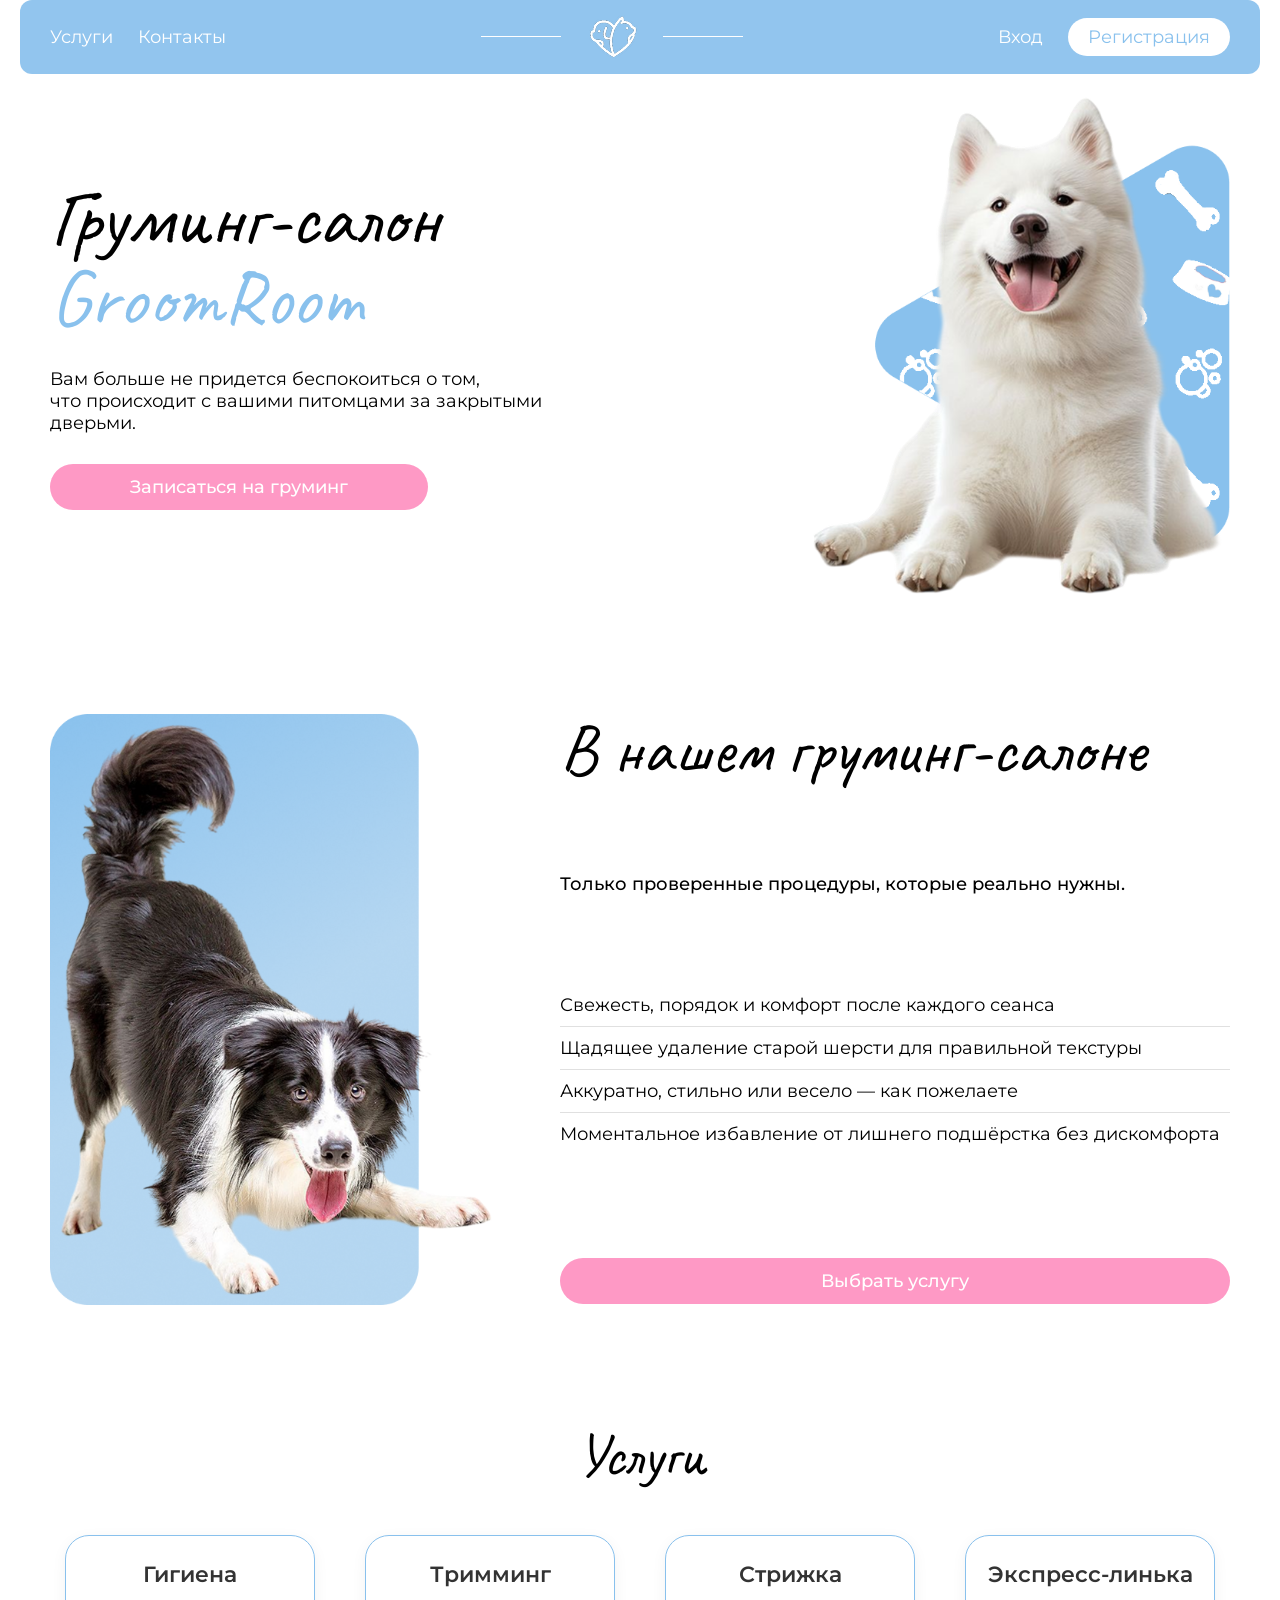
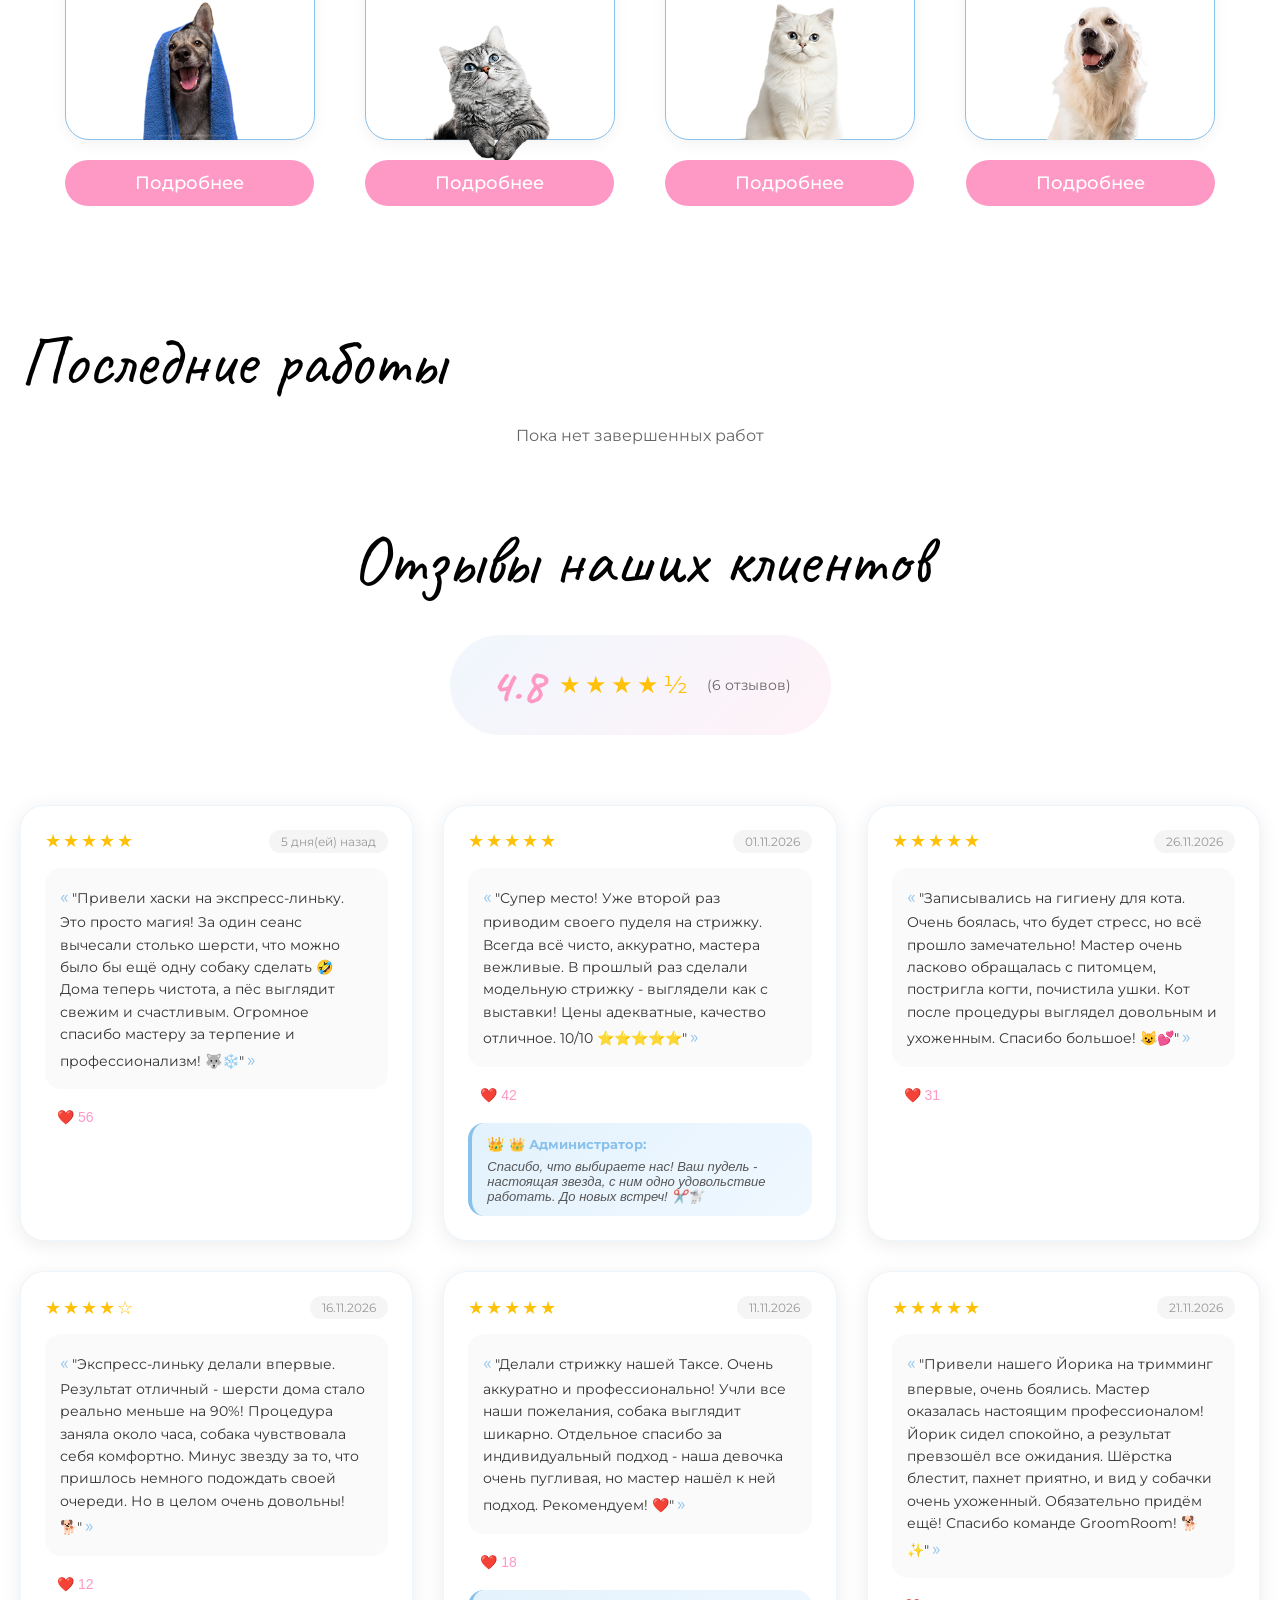
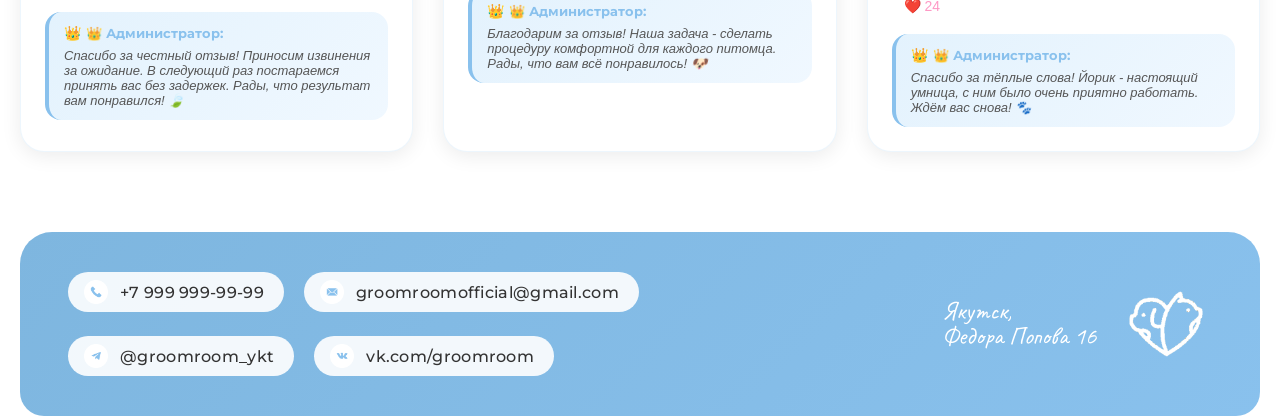
==== commit 4758165b: "Исправил адаптивность" ====
--- a/index.html
+++ b/index.html
@@ -148,13 +148,13 @@
             <div class="modal-body">
                 <div class="form-group">
                     <input type="text" class="test-2-i-login" id="modalLogin" placeholder="Логин">
-                    <div class="test-2-e-login error-message"></div>
+                    <div class="error-message" id="loginError"></div>
                 </div>
                 <div class="form-group">
                     <input type="password" class="test-2-i-pass" id="modalPassword" placeholder="Пароль">
-                    <div class="test-2-e-pass error-message"></div>
-                </div>
-                <button class="test-2-b-log btn" onclick="handleModalLogin()">Войти</button>
+                    <div class="error-message" id="passwordError"></div>
+                </div>
+                <button class="test-2-b-log btn" id="loginBtn" onclick="handleModalLogin()">Войти</button>
                 <p style="text-align: center; margin-top: 20px;">
                     Нет аккаунта? 
                     <a href="#" onclick="closeModal('loginModal'); openModal('registerModal'); return false;">Зарегистрироваться</a>
@@ -179,6 +179,10 @@
                     <div class="test-1-e-login error-message"></div>
                 </div>
                 <div class="form-group">
+                    <input type="tel" class="test-1-i-phone" id="modalPhone" placeholder="+7 (___) ___-__-__">
+                    <div class="test-1-e-phone error-message"></div>
+                </div>
+                <div class="form-group">
                     <input type="email" class="test-1-i-email" id="modalEmail" placeholder="Email">
                     <div class="test-1-e-email error-message"></div>
                 </div>
@@ -190,10 +194,11 @@
                     <input type="password" class="test-1-i-pass2" id="modalRegPassword2" placeholder="Повтор пароля">
                     <div class="test-1-e-pass2 error-message"></div>
                 </div>
-                <div class="form-group checkbox">
-                    <label>
+                <div class="checkbox-group">
+                    <label class="checkbox-container">
                         <input type="checkbox" class="test-1-i-agree" id="modalAgree">
-                        Согласие на обработку персональных данных
+                        <span class="checkmark"></span>
+                        <span class="checkbox-text">Я соглашаюсь на обработку персональных данных</span>
                     </label>
                     <div class="test-1-e-agree error-message"></div>
                 </div>
@@ -209,10 +214,13 @@
     <script src="js/auth.js"></script>
     <script src="js/applications.js"></script>
     <script src="js/security.js"></script>
+    <script src="js/chat.js"></script>
     <script src="js/reviews.js"></script>
     <script src="js/modal.js"></script>
     <script src="js/toast.js"></script>
     <script>
+        window.handleModalLogin = null;
+        
         initData().then(() => {
             const currentUser = getCurrentUser();
             if (currentUser) {
@@ -220,13 +228,13 @@
                 if (navRight) {
                     const userName = currentUser.fio.split(' ')[0];
                     navRight.innerHTML = `
-                        <span style="color: white; margin-right: 15px;">👋 Привет, ${escapeHtml(userName)}</span>
+                        <span style="color: white; margin-right: 15px;">👋 Привет</span>
                         <button class="btn-nav" onclick="goToUserCabinet()">Личный кабинет</button>
-                        <button class="btn-nav btn-reg"   onclick="logout()">Выйти</button>
+                        <button class="btn-nav btn-reg" onclick="logout()">Выйти</button>
                     `;
                 }
             }
-    
+
             loadCompletedApps();
             setupModalClose();
         });
@@ -251,29 +259,49 @@
                 </div>
             `).join('');
         }
+        window.handleModalLogin = async function() {
+            console.log('handleModalLogin вызвана');
+            const loginInput = document.getElementById('modalLogin').value;
+            const passwordInput = document.getElementById('modalPassword').value;
+            
+            const loginError = document.getElementById('loginError');
+            const passwordError = document.getElementById('passwordError');
+            
+            if (loginError) loginError.innerHTML = '';
+            if (passwordError) passwordError.innerHTML = '';
+            
+            if (!loginInput || !passwordInput) {
+                if (loginError) loginError.innerHTML = 'Заполните все поля';
+                return;
+            }
+            
+            if (typeof login === 'undefined') {
+                console.error('Функция login не определена!');
+                if (loginError) loginError.innerHTML = 'Системная ошибка. Обновите страницу.';
+                return;
+            }
+            
+            try {
+                const result = await login(loginInput, passwordInput);
+                console.log('Результат входа:', result);
+                
+                if (result.success) {
+                    closeModal('loginModal');
+                    if (result.user.role === 'admin') {
+                        window.location.href = 'admin.html';
+                    } else {
+                        window.location.href = 'user.html';
+                    }
+                } else {
+                    if (loginError) loginError.innerHTML = result.error;
+                }
+            } catch (error) {
+                console.error('Ошибка при входе:', error);
+                if (loginError) loginError.innerHTML = 'Ошибка при входе. Попробуйте позже.';
+            }
+        };
         
-        async function handleModalLogin() {
-            const login = document.getElementById('modalLogin').value;
-            const password = document.getElementById('modalPassword').value;
-            
-            document.querySelector('#loginModal .test-2-e-login').innerHTML = '';
-            document.querySelector('#loginModal .test-2-e-pass').innerHTML = '';
-            
-            const result = await login(login, password);
-            
-            if (result.success) {
-                closeModal('loginModal');
-                if (result.user.role === 'admin') {
-                    window.location.href = 'admin.html';
-                } else {
-                    window.location.href = 'user.html';
-                }
-            } else {
-                document.querySelector('#loginModal .test-2-e-login').innerHTML = result.error;
-            }
-        }
-        
-        async function handleModalRegister() {
+        window.handleModalRegister = async function() {
             const fio = document.getElementById('modalFio').value;
             const login = document.getElementById('modalRegLogin').value;
             const email = document.getElementById('modalEmail').value;
@@ -304,9 +332,9 @@
                 if (result.errors.password2) document.querySelector('#registerModal .test-1-e-pass2').innerHTML = result.errors.password2;
                 if (result.errors.agree) document.querySelector('#registerModal .test-1-e-agree').innerHTML = result.errors.agree;
             }
-        }
-
-        function openBookingModal(serviceName) {
+        };
+
+        window.openBookingModal = function(serviceName) {
             closeModal('modalService1');
             closeModal('modalService2');
             closeModal('modalService3');
@@ -322,9 +350,9 @@
             } else {
                 openModal('loginModal');
             }
-        }
-
-        function goToUserCabinet() {
+        };
+
+        window.goToUserCabinet = function() {
             const user = getCurrentUser();
             if (user) {
                 if (user.role === 'admin') {
@@ -333,13 +361,14 @@
                     window.location.href = 'user.html';
                 }
             }
-        }
-        function loadReviews() {
+        };
+        
+        window.loadReviews = function() {
             const container = document.getElementById('reviews-container');
             if (container) {
                 container.innerHTML = renderReviewsBlock();
             }
-        }
+        };
         
         setupModalClose();
         loadCompletedApps();
@@ -352,6 +381,141 @@
                 });
             }
         });
+        setTimeout(() => {
+            const btn = document.querySelector('.test-2-b-log');
+            console.log('Кнопка входа найдена:', btn);
+            if (btn) {
+                console.log('onclick атрибут:', btn.getAttribute('onclick'));
+            }
+        }, 1000);
+        const phoneInput = document.getElementById('modalPhone');
+        if (phoneInput) {
+            phoneInput.addEventListener('input', function(e) {
+                let value = this.value.replace(/\D/g, '');
+                if (value.length > 11) value = value.slice(0, 11);
+                
+                let formatted = '';
+                if (value.length > 0) {
+                    formatted = '+7';
+                    if (value.length > 1) {
+                        formatted += ' (' + value.substring(1, 4);
+                    }
+                    if (value.length >= 5) {
+                        formatted += ') ' + value.substring(4, 7);
+                    }
+                    if (value.length >= 8) {
+                        formatted += '-' + value.substring(7, 9);
+                    }
+                    if (value.length >= 10) {
+                        formatted += '-' + value.substring(9, 11);
+                    }
+                }
+                this.value = formatted;
+            });
+        }
+        function addRealisticReviews() {
+            const reviews = JSON.parse(localStorage.getItem('groomroom_reviews') || '[]');
+            
+            const hasRealReviews = reviews.some(r => [10001, 10002, 10003, 10004, 10005, 10006].includes(r.id));
+            if (hasRealReviews) return;
+            
+            const realisticReviews = [
+                {
+                    id: 10001,
+                    applicationId: 1004,
+                    userId: 1,
+                    rating: 5,
+                    text: "Привели нашего Йорика на тримминг впервые, очень боялись. Мастер оказалась настоящим профессионалом! Йорик сидел спокойно, а результат превзошёл все ожидания. Шёрстка блестит, пахнет приятно, и вид у собачки очень ухоженный. Обязательно придём ещё! Спасибо команде GroomRoom! 🐕✨",
+                    photo: null,
+                    createdAt: new Date(Date.now() - 15 * 86400000).toISOString(),
+                    likes: 24,
+                    adminResponded: true,
+                    adminResponse: "Спасибо за тёплые слова! Йорик - настоящий умница, с ним было очень приятно работать. Ждём вас снова! 🐾",
+                    adminResponseDate: new Date(Date.now() - 14 * 86400000).toISOString()
+                },
+                {
+                    id: 10002,
+                    applicationId: 1005,
+                    userId: 2,
+                    rating: 5,
+                    text: "Делали стрижку нашей Таксе. Очень аккуратно и профессионально! Учли все наши пожелания, собака выглядит шикарно. Отдельное спасибо за индивидуальный подход - наша девочка очень пугливая, но мастер нашёл к ней подход. Рекомендуем! ❤️",
+                    photo: null,
+                    createdAt: new Date(Date.now() - 25 * 86400000).toISOString(),
+                    likes: 18,
+                    adminResponded: true,
+                    adminResponse: "Благодарим за отзыв! Наша задача - сделать процедуру комфортной для каждого питомца. Рады, что вам всё понравилось! 🐶",
+                    adminResponseDate: new Date(Date.now() - 24 * 86400000).toISOString()
+                },
+                {
+                    id: 10003,
+                    applicationId: 1006,
+                    userId: 3,
+                    rating: 4,
+                    text: "Экспресс-линьку делали впервые. Результат отличный - шерсти дома стало реально меньше на 90%! Процедура заняла около часа, собака чувствовала себя комфортно. Минус звезду за то, что пришлось немного подождать своей очереди. Но в целом очень довольны! 🐕",
+                    photo: null,
+                    createdAt: new Date(Date.now() - 20 * 86400000).toISOString(),
+                    likes: 12,
+                    adminResponded: true,
+                    adminResponse: "Спасибо за честный отзыв! Приносим извинения за ожидание. В следующий раз постараемся принять вас без задержек. Рады, что результат вам понравился! 🍃",
+                    adminResponseDate: new Date(Date.now() - 19 * 86400000).toISOString()
+                },
+                {
+                    id: 10004,
+                    applicationId: 1007,
+                    userId: 4,
+                    rating: 5,
+                    text: "Записывались на гигиену для кота. Очень боялась, что будет стресс, но всё прошло замечательно! Мастер очень ласково обращалась с питомцем, постригла когти, почистила ушки. Кот после процедуры выглядел довольным и ухоженным. Спасибо большое! 😺💕",
+                    photo: null,
+                    createdAt: new Date(Date.now() - 10 * 86400000).toISOString(),
+                    likes: 31,
+                    adminResponded: false,
+                    adminResponse: null,
+                    adminResponseDate: null
+                },
+                {
+                    id: 10005,
+                    applicationId: 1008,
+                    userId: 5,
+                    rating: 5,
+                    text: "Супер место! Уже второй раз приводим своего пуделя на стрижку. Всегда всё чисто, аккуратно, мастера вежливые. В прошлый раз сделали модельную стрижку - выглядели как с выставки! Цены адекватные, качество отличное. 10/10 ⭐⭐⭐⭐⭐",
+                    photo: null,
+                    createdAt: new Date(Date.now() - 35 * 86400000).toISOString(),
+                    likes: 42,
+                    adminResponded: true,
+                    adminResponse: "Спасибо, что выбираете нас! Ваш пудель - настоящая звезда, с ним одно удовольствие работать. До новых встреч! ✂️🐩",
+                    adminResponseDate: new Date(Date.now() - 34 * 86400000).toISOString()
+                },
+                {
+                    id: 10006,
+                    applicationId: 1009,
+                    userId: 6,
+                    rating: 5,
+                    text: "Привели хаски на экспресс-линьку. Это просто магия! За один сеанс вычесали столько шерсти, что можно было бы ещё одну собаку сделать 🤣 Дома теперь чистота, а пёс выглядит свежим и счастливым. Огромное спасибо мастеру за терпение и профессионализм! 🐺❄️",
+                    photo: null,
+                    createdAt: new Date(Date.now() - 5 * 86400000).toISOString(),
+                    likes: 56,
+                    adminResponded: false,
+                    adminResponse: null,
+                    adminResponseDate: null
+                }
+            ];
+            
+            realisticReviews.forEach(review => {
+                if (!reviews.some(r => r.id === review.id)) {
+                    reviews.unshift(review);
+                }
+            });
+            
+            localStorage.setItem('groomroom_reviews', JSON.stringify(reviews));
+            console.log('✅ Добавлены реалистичные отзывы');
+        }
+        
+        setTimeout(() => {
+            addRealisticReviews();
+            if (typeof loadReviews === 'function') {
+                loadReviews();
+            }
+        }, 500);
     </script>
     <div id="modalService1" class="modal">
         <div class="modal-content" style="max-width: 550px;">
@@ -449,6 +613,5 @@
             </div>
         </div>
     </div>
-    <script src="js/toast.js"></script>
 </body>
 </html>
--- a/css/main.css
+++ b/css/main.css
@@ -363,24 +363,12 @@
     box-shadow: 0 4px 20px rgba(0, 0, 0, 0.08);
     transition: all 0.3s;
     cursor: pointer;
+    border-radius: 16px;
 }
 
 .completed-card:hover {
     transform: translateY(-5px);
     box-shadow: 0 8px 30px rgba(0, 0, 0, 0.12);
-}
-
-.test-t-photo {
-    width: 100%;
-    height: 200px;
-    overflow: hidden;
-}
-
-.test-t-photo img {
-    width: 100%;
-    height: 100%;
-    object-fit: cover;
-    transition: transform 0.3s;
 }
 
 .completed-card:hover .test-t-photo img {
@@ -450,7 +438,6 @@
 .form-card {
     background: #f9f9f9;
     border-radius: 24px;
-    padding: 30px;
     margin: 30px 0;
 }
 
@@ -1215,10 +1202,6 @@
         gap: 12px;
     }
 
-    .completed-card {
-        border-radius: 16px;
-    }
-
     .test-t-photo {
         height: 130px;
     }
@@ -1883,8 +1866,22 @@
         gap: 8px !important;
     }
     
-    .test-t-photo {
-        height: 100px !important;
+   .test-t-photo {
+        width: 100%;
+        height: 200px;
+        overflow: hidden;
+        display: flex;
+        align-items: center;
+        justify-content: center;
+        background: #f5f5f5;
+    }
+
+    .test-t-photo img {
+        display: flex;
+        justify-content: center;
+        align-items: center;
+        height: 100%;
+        object-fit: cover;
     }
     
     .test-t-name {
@@ -2799,4 +2796,356 @@
         padding: 6px 12px !important;
         font-size: 12px !important;
     }
-}+}
+
+@keyframes pulse {
+    0% { transform: scale(1); background: linear-gradient(135deg, #fe99c5, #ff85b8); }
+    50% { transform: scale(1.1); background: linear-gradient(135deg, #ff85b8, #fe99c5); }
+    100% { transform: scale(1); background: linear-gradient(135deg, #fe99c5, #ff85b8); }
+}
+
+.completed-card {
+    background: white;
+    border-radius: 20px;
+    overflow: hidden;
+    box-shadow: 0 4px 20px rgba(0, 0, 0, 0.08);
+    transition: all 0.3s;
+    cursor: pointer;
+}
+
+.test-t-photo {
+    width: 100%;
+    aspect-ratio: 1 / 1;
+    overflow: hidden;
+    background: #f5f5f5;
+    display: flex;
+    align-items: center;
+    justify-content: center;
+}
+
+.test-t-photo img {
+    width: 100%;
+    height: 100%;
+    object-fit: cover;
+    display: block;
+    transition: transform 0.3s ease;
+}
+
+.completed-card:hover .test-t-photo img {
+    transform: scale(1.05);
+}
+
+.completed-grid {
+    display: grid;
+    grid-template-columns: repeat(auto-fit, minmax(250px, 1fr));
+    gap: 30px;
+    margin-top: 30px;
+}
+
+input[type="tel"] {
+    width: 100%;
+    padding: 12px 16px;
+    border: 2px solid #e0e0e0;
+    border-radius: 30px;
+    font-family: 'Montserrat', sans-serif;
+    font-size: 14px;
+    transition: all 0.3s;
+    letter-spacing: 0.5px;
+}
+
+input[type="tel"]:focus {
+    outline: none;
+    border-color: #89c1ed;
+}
+
+input[type="tel"]::placeholder {
+    color: #bbb;
+    font-size: 14px;
+    letter-spacing: normal;
+}
+/* Красивая галочка (checkbox) */
+.checkbox-group {
+    margin-bottom: 20px;
+}
+
+.checkbox-container {
+    display: flex;
+    align-items: center;
+    position: relative;
+    padding-left: 30px;
+    cursor: pointer;
+    font-size: 14px;
+    user-select: none;
+    min-height: 24px;
+}
+
+.checkbox-container input {
+    position: absolute;
+    opacity: 0;
+    cursor: pointer;
+    height: 0;
+    width: 0;
+}
+
+.checkmark {
+    position: absolute;
+    left: 0;
+    top: 50%;
+    transform: translateY(-50%);
+    height: 20px;
+    width: 20px;
+    background-color: #fff;
+    border: 2px solid #e0e0e0;
+    border-radius: 6px;
+    transition: all 0.2s ease;
+}
+
+.checkbox-container:hover input ~ .checkmark {
+    border-color: #89c1ed;
+}
+
+.checkbox-container input:checked ~ .checkmark {
+    background-color: #89c1ed;
+    border-color: #89c1ed;
+}
+
+.checkmark:after {
+    content: "";
+    position: absolute;
+    display: none;
+    left: 6px;
+    top: 2px;
+    width: 5px;
+    height: 10px;
+    border: solid white;
+    border-width: 0 2px 2px 0;
+    transform: rotate(45deg);
+}
+
+.checkbox-container input:checked ~ .checkmark:after {
+    display: block;
+}
+
+.checkbox-text {
+    color: #555;
+    font-size: 13px;
+    line-height: 1.4;
+    margin-left: 0;
+    padding-left: 0;
+}
+
+.checkbox-text a {
+    color: #89c1ed;
+    text-decoration: none;
+}
+
+.checkbox-text a:hover {
+    text-decoration: underline;
+}
+
+@media (max-width: 768px) {
+    .checkbox-text {
+        font-size: 12px;
+    }
+    
+    .checkmark {
+        height: 20px;
+        width: 20px;
+    }
+    
+    .checkbox-container .checkmark:after {
+        left: 6px;
+        top: 2px;
+        width: 5px;
+        height: 9px;
+    }
+}
+
+/* Улучшенные стили для отзывов */
+.reviews-section h3 {
+    text-align: center;
+    margin-bottom: 40px;
+}
+
+.review-card {
+    background: white;
+    border-radius: 24px;
+    padding: 24px;
+    box-shadow: 0 4px 20px rgba(0,0,0,0.08);
+    transition: all 0.3s;
+    border: 1px solid rgba(137, 193, 237, 0.15);
+}
+
+.review-card:hover {
+    transform: translateY(-5px);
+    box-shadow: 0 12px 30px rgba(0,0,0,0.12);
+    border-color: #89c1ed;
+}
+
+.review-header {
+    display: flex;
+    justify-content: space-between;
+    align-items: center;
+    margin-bottom: 15px;
+    flex-wrap: wrap;
+    gap: 10px;
+}
+
+.review-stars {
+    color: #ffc107;
+    font-size: 18px;
+    letter-spacing: 2px;
+}
+
+.review-date {
+    font-size: 12px;
+    color: #999;
+    background: #f5f5f5;
+    padding: 4px 12px;
+    border-radius: 20px;
+}
+
+.review-text {
+    font-size: 14px;
+    line-height: 1.6;
+    color: #333;
+    margin-bottom: 15px;
+    font-style: normal;
+    background: #fafafa;
+    padding: 15px;
+    border-radius: 16px;
+    quotes: "«" "»";
+}
+
+.review-text::before {
+    content: "«";
+    font-size: 18px;
+    color: #89c1ed;
+    margin-right: 3px;
+}
+
+.review-text::after {
+    content: "»";
+    font-size: 18px;
+    color: #89c1ed;
+    margin-left: 3px;
+}
+
+.review-footer {
+    display: flex;
+    justify-content: space-between;
+    align-items: center;
+    margin-top: 10px;
+}
+
+.like-btn {
+    background: none;
+    border: none;
+    cursor: pointer;
+    font-size: 14px;
+    color: #fe99c5;
+    padding: 5px 12px;
+    border-radius: 20px;
+    transition: all 0.3s;
+    display: flex;
+    align-items: center;
+    gap: 5px;
+}
+
+.like-btn:hover {
+    background: #fe99c510;
+    transform: scale(1.05);
+}
+
+.admin-response {
+    margin-top: 15px;
+    padding: 12px 15px;
+    background: linear-gradient(135deg, #e3f2fd, #f0f8ff);
+    border-radius: 16px;
+    font-size: 13px;
+    border-left: 4px solid #89c1ed;
+}
+
+.admin-response strong {
+    color: #89c1ed;
+    display: flex;
+    align-items: center;
+    gap: 5px;
+    margin-bottom: 6px;
+}
+
+.admin-response strong::before {
+    content: "👑";
+    font-size: 14px;
+}
+
+.admin-response p {
+    margin: 0;
+    color: #555;
+    font-style: italic;
+}
+
+.avg-rating {
+    display: inline-flex;
+    align-items: center;
+    gap: 15px;
+    background: linear-gradient(135deg, #89c1ed20, #fe99c520);
+    padding: 20px 40px;
+    border-radius: 60px;
+    margin-bottom: 30px;
+}
+
+.avg-rating-number {
+    font-size: 48px;
+    font-weight: 700;
+    color: #fe99c5;
+    font-family: 'Caveat', cursive;
+}
+
+.stars {
+    font-size: 24px;
+    letter-spacing: 4px;
+    color: #ffc107;
+}
+
+.review-count {
+    font-size: 14px;
+    color: #666;
+}
+
+/* Адаптация для мобильных */
+@media (max-width: 768px) {
+    .review-card {
+        padding: 16px;
+    }
+    
+    .review-text {
+        font-size: 13px;
+        padding: 12px;
+    }
+    
+    .review-stars {
+        font-size: 14px;
+    }
+    
+    .avg-rating {
+        padding: 12px 24px;
+        gap: 10px;
+        flex-wrap: wrap;
+        justify-content: center;
+    }
+    
+    .avg-rating-number {
+        font-size: 32px;
+    }
+    
+    .stars {
+        font-size: 18px;
+    }
+    
+    .admin-response {
+        padding: 10px 12px;
+        font-size: 12px;
+    }
+}
+
